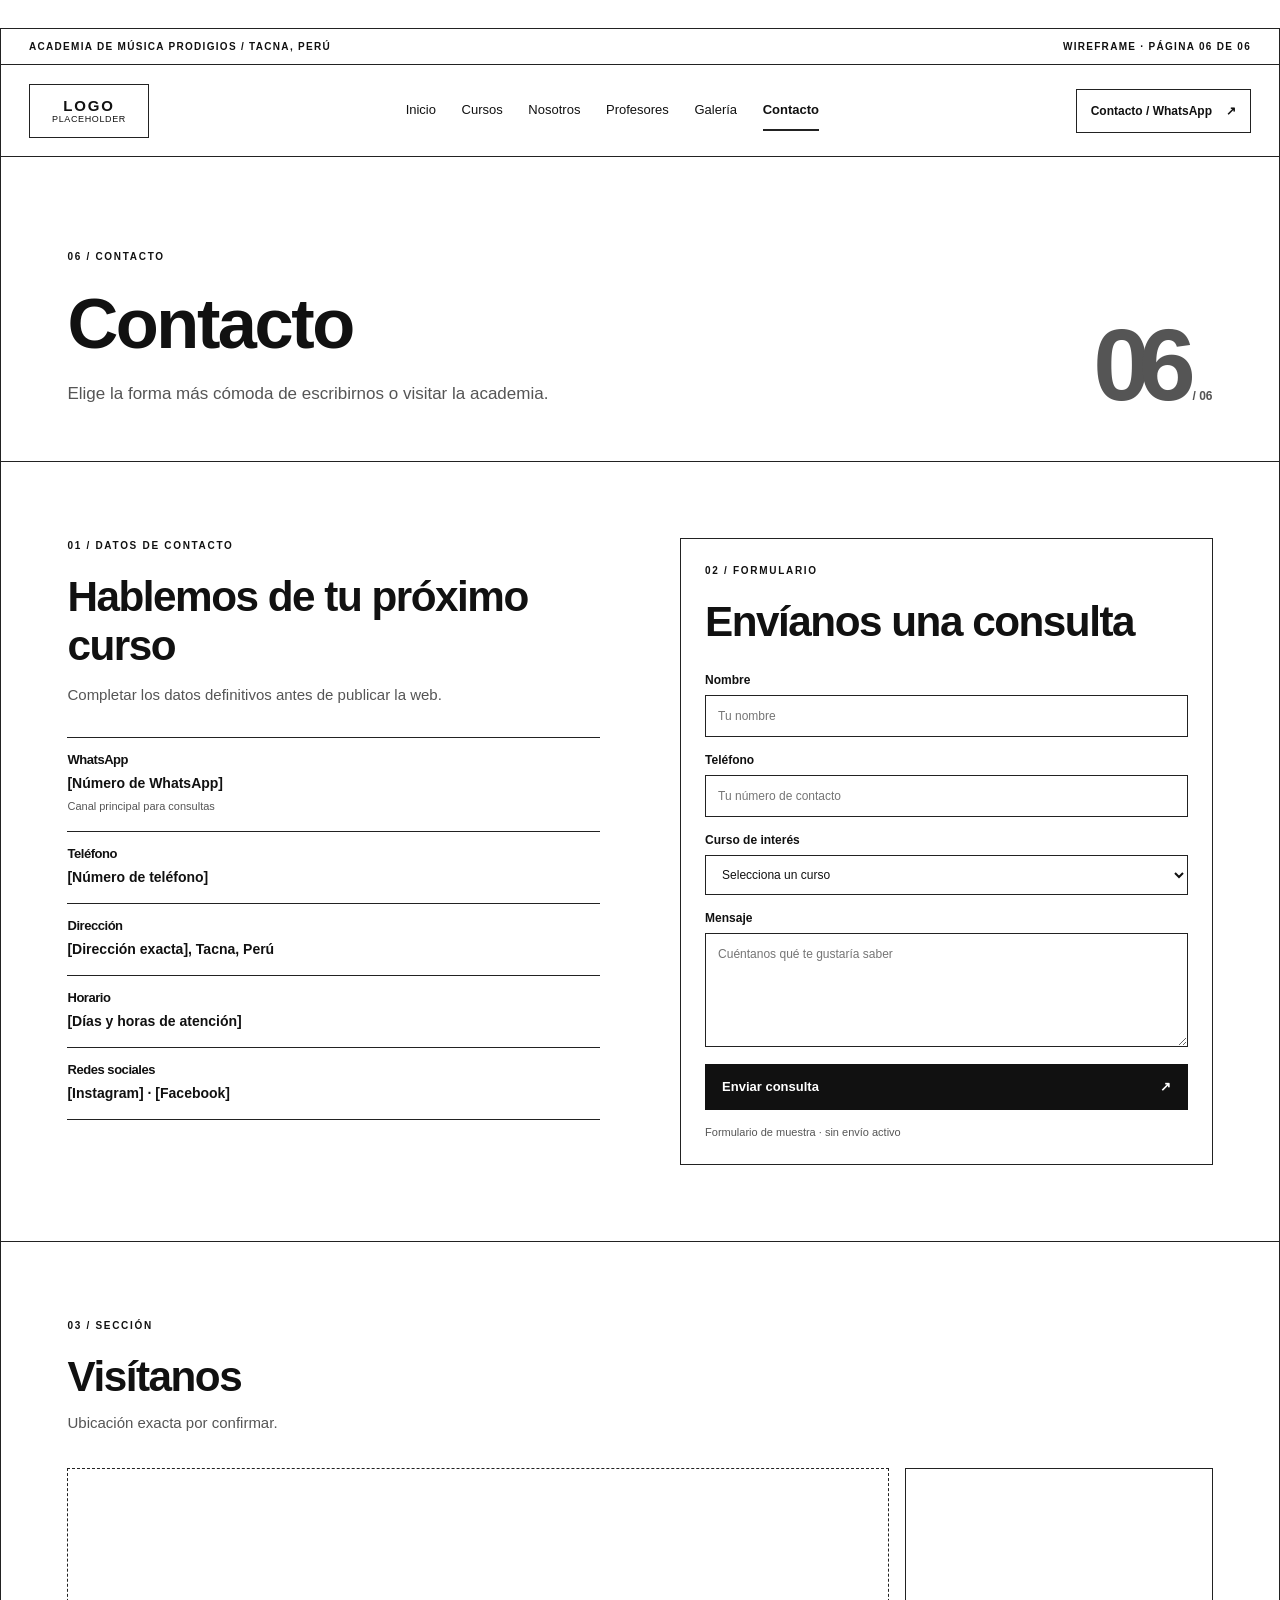
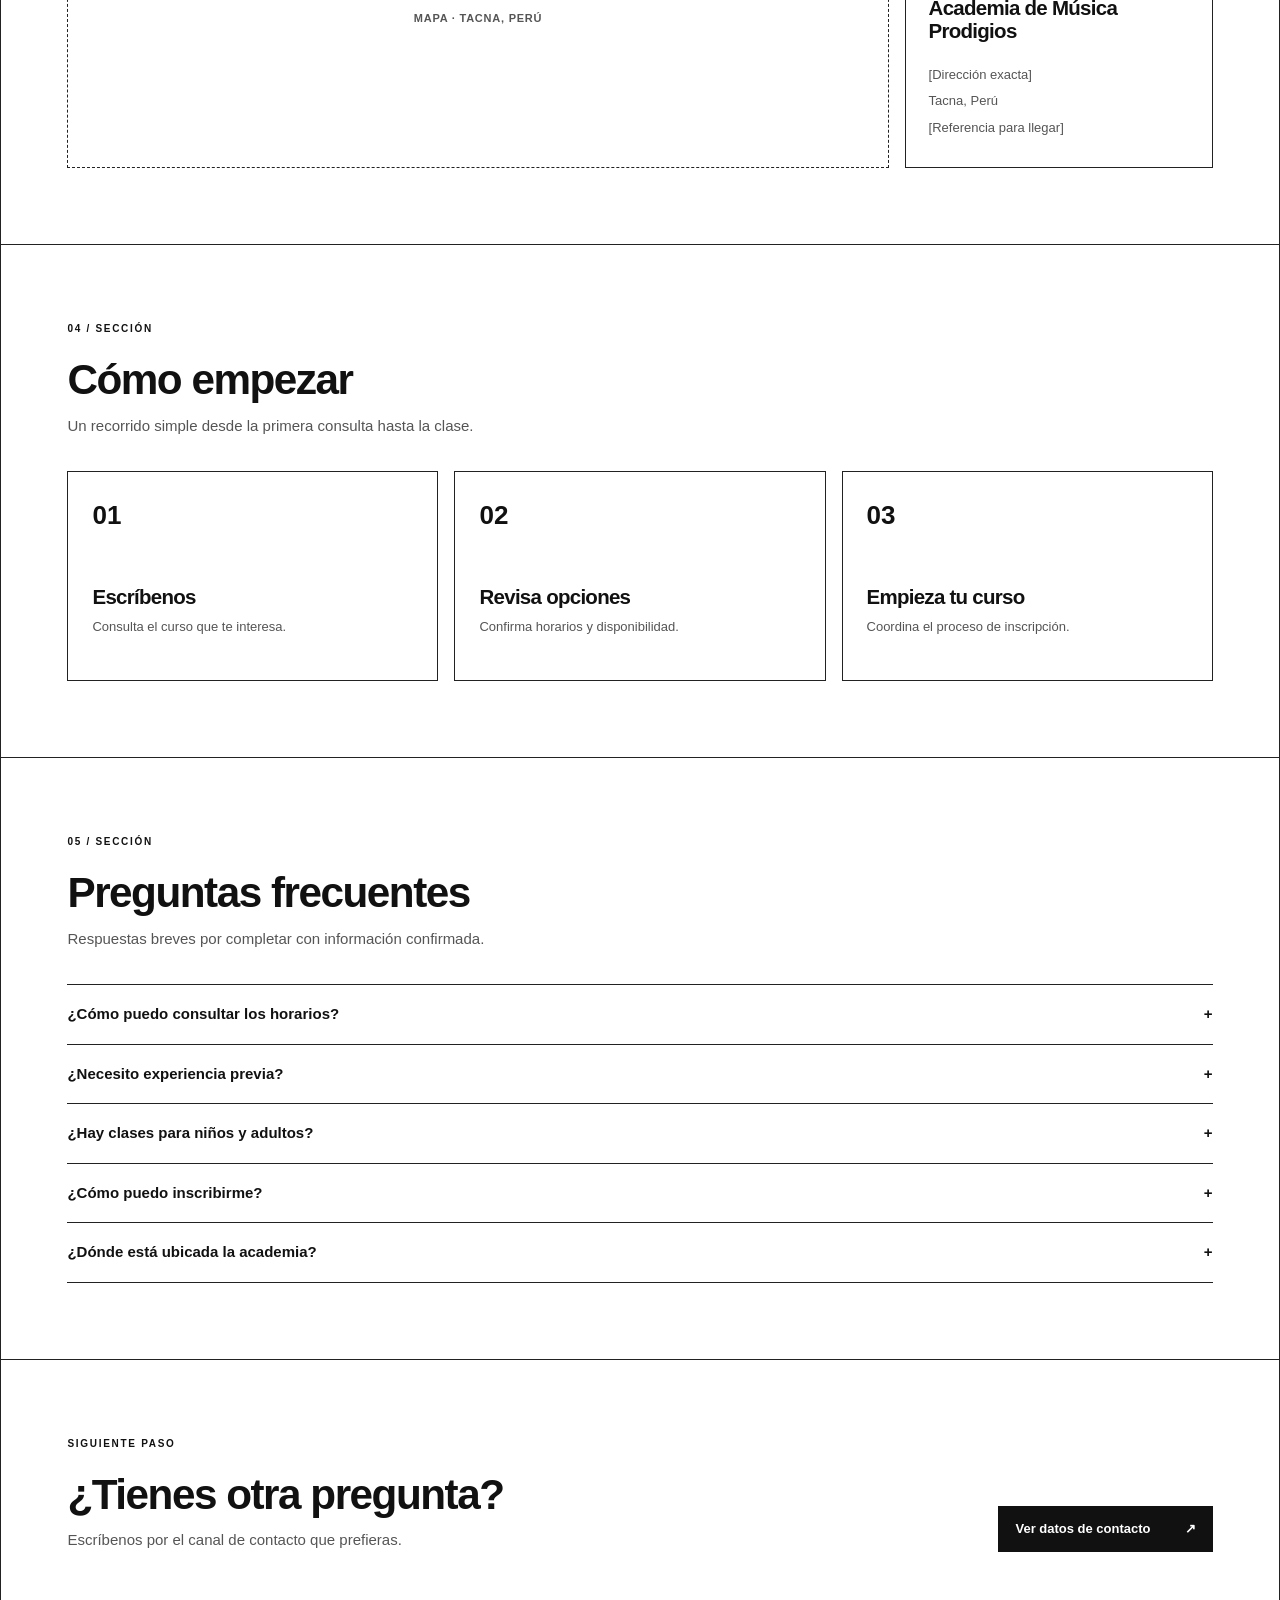
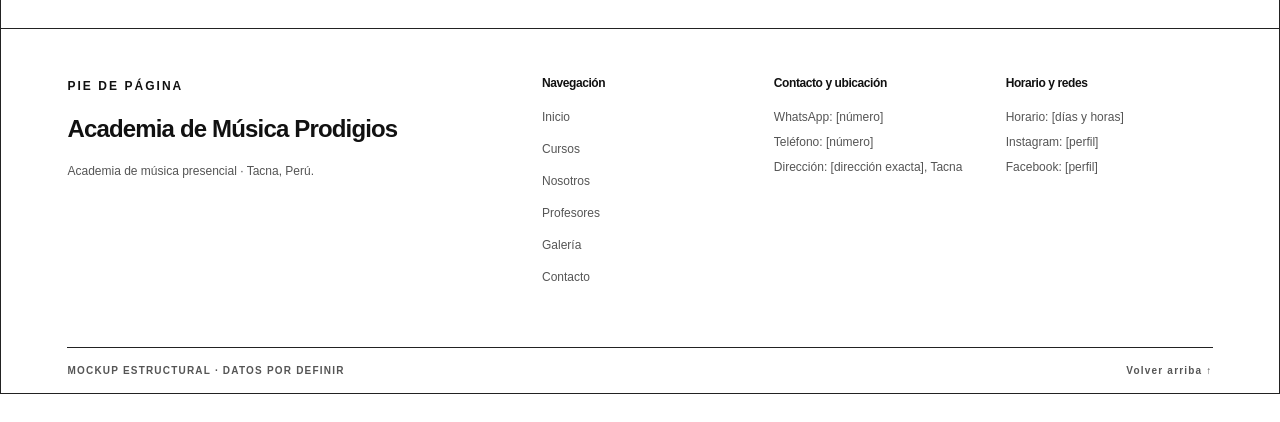
==== contacto.html @ af08e085 "cambios" ====
<!doctype html>
<html lang="es">
<head>
  <meta charset="utf-8">
  <meta name="viewport" content="width=device-width, initial-scale=1">
  <meta name="theme-color" content="#ffffff">
  <title>Contacto · Academia de Música Prodigios — Wireframe</title>
  <link rel="stylesheet" href="styles.css">
  <script src="site.js" defer></script>
</head>
<body data-page="contacto"><div id="site"></div></body>
</html>
---- styles.css ----
:root {
  color-scheme: light;
  --ink: #111;
  --muted: #555;
  --line: #222;
  --soft-line: #222;
  --paper: #fff;
  --canvas: #fff;
}

* { box-sizing: border-box; }
html { scroll-behavior: smooth; }
body { margin: 0; background: var(--canvas); color: var(--ink); font-family: Arial, Helvetica, sans-serif; font-size: 15px; line-height: 1.5; }
button, input, select, textarea { font: inherit; }
button { cursor: pointer; }
a { color: inherit; text-decoration: none; }
a:hover { text-decoration: underline; text-underline-offset: 4px; }
a:focus-visible, button:focus-visible, input:focus-visible, select:focus-visible, textarea:focus-visible, summary:focus-visible { outline: 2px solid var(--ink); outline-offset: 3px; }
h1, h2, h3, p, blockquote { margin-top: 0; }
h1, h2, h3 { line-height: 1.15; letter-spacing: -.035em; }
h1 { font-size: clamp(2.7rem, 5.5vw, 5.1rem); font-weight: 700; }
h2 { font-size: clamp(2rem, 3.3vw, 3rem); font-weight: 700; }
h3 { font-size: 1.28rem; }
p { color: var(--muted); }
[hidden] { display: none !important; }

.sheet { width: min(100%, 1500px); margin: 28px auto; background: var(--paper); border: 1px solid var(--line); }
.sheet-meta { display: flex; justify-content: space-between; gap: 16px; padding: 10px 28px; border-bottom: 1px solid var(--line); font-size: 10px; font-weight: 700; letter-spacing: .13em; }
.site-header { display: flex; align-items: center; gap: 24px; min-height: 92px; padding: 14px 28px; border-bottom: 1px solid var(--line); }
.logo-box { width: 120px; min-width: 120px; height: 54px; display: flex; align-items: center; justify-content: center; flex-direction: column; border: 1px solid var(--line); line-height: 1.15; }
.logo-box span { font-size: 15px; font-weight: 700; letter-spacing: .12em; }
.logo-box small { font-size: 9px; letter-spacing: .07em; }
.desktop-nav { display: flex; flex: 1; justify-content: center; gap: clamp(12px, 2vw, 33px); }
.desktop-nav a { padding: 10px 0; white-space: nowrap; font-size: 13px; }
.desktop-nav a[aria-current="page"] { font-weight: 700; border-bottom: 2px solid var(--line); }
.header-cta { display: flex; align-items: center; gap: 14px; justify-content: space-between; min-width: 175px; padding: 12px 14px; border: 1px solid var(--line); font-size: 12px; font-weight: 700; }
.mobile-menu { display: none; }
.eyebrow { margin-bottom: 20px; color: var(--ink); font-size: 10px; font-weight: 700; letter-spacing: .17em; text-transform: uppercase; }
.section { padding: 76px 5.2%; border-bottom: 1px solid var(--line); }
.section-head { display: flex; justify-content: space-between; align-items: end; gap: 28px; margin-bottom: 34px; }
.section-head h2 { margin-bottom: 10px; }
.section-intro { max-width: 660px; margin-bottom: 0; font-size: 15px; }
.text-link { display: inline-block; border-bottom: 1px solid var(--ink); padding-bottom: 2px; font-size: 13px; font-weight: 700; white-space: nowrap; }
.button-row { display: flex; flex-wrap: wrap; align-items: center; gap: 12px; }
.button { display: inline-flex; justify-content: space-between; align-items: center; gap: 34px; min-height: 46px; padding: 11px 16px; border: 1px solid var(--ink); background: var(--ink); color: #fff; font-size: 13px; font-weight: 700; line-height: 1.2; text-align: left; }
.button:hover { background: #fff; color: var(--ink); text-decoration: none; }
.button-secondary { background: #fff; color: var(--ink); }
.button-secondary:hover { background: var(--ink); color: #fff; }
.outlined-card { border: 1px solid var(--line); background: #fff; }
.card-number { display: block; color: var(--muted); font-size: 10px; font-weight: 700; letter-spacing: .13em; }
.placeholder { display: flex; align-items: center; justify-content: center; min-height: 140px; border: 1px dashed var(--soft-line); background: #fff; color: var(--muted); text-align: center; }
.placeholder span { padding: 5px 8px; background: #fff; font-size: 11px; font-weight: 700; letter-spacing: .07em; text-transform: uppercase; }
.three-grid, .four-grid, .two-grid { display: grid; gap: 16px; }
.three-grid { grid-template-columns: repeat(3, minmax(0, 1fr)); }
.four-grid { grid-template-columns: repeat(4, minmax(0, 1fr)); }
.two-grid { grid-template-columns: repeat(2, minmax(0, 1fr)); }
.body-copy { max-width: 620px; font-size: 17px; line-height: 1.7; }

/* Inicio */
.hero { display: grid; grid-template-columns: 1.04fr .96fr; gap: 7%; align-items: stretch; min-height: 560px; }
.hero-copy { align-self: center; padding: 22px 0; }
.hero h1 { max-width: 720px; margin-bottom: 20px; }
.hero-copy > p:not(.eyebrow) { max-width: 570px; }
.hero-subtitle { color: var(--ink); font-size: 21px; font-weight: 700; }
.hero-copy .button-row { margin-top: 28px; }
.hero-image { min-height: 430px; }
.reason-card { min-height: 215px; padding: 26px; }
.reason-card h3 { margin: 50px 0 12px; }
.reason-card p { max-width: 280px; margin-bottom: 0; }
.course-preview { padding: 14px; }
.course-thumb { min-height: 180px; margin: 0 0 22px; }
.course-preview h3 { margin: 12px 0 8px; }
.course-preview p { margin-bottom: 18px; font-size: 13px; }
.course-preview .text-link { margin-bottom: 6px; }
.split-section { display: grid; grid-template-columns: 1fr 1fr; gap: 7%; align-items: center; }
.split-section .section-head { display: block; }
.split-section .button { margin-top: 12px; }
.landscape-placeholder { min-height: 310px; }
.teacher-preview { display: grid; grid-template-columns: 37% 1fr; gap: 20px; padding: 14px; min-height: 245px; }
.teacher-preview .portrait-placeholder { min-height: 210px; }
.teacher-preview > div:last-child { align-self: center; }
.teacher-preview h3 { margin: 20px 0 8px; }
.teacher-preview p { margin-bottom: 0; }
.mini-gallery { display: grid; grid-template-columns: 1fr 1fr; gap: 12px; }
.mini-gallery .placeholder { min-height: 130px; }
.mini-gallery .placeholder:first-child { grid-row: span 2; min-height: 272px; }
.testimonial { padding: 28px; min-height: 170px; margin-bottom: 0; }
.testimonial p { color: var(--ink); font-size: 18px; line-height: 1.45; }
.testimonial footer { color: var(--muted); font-size: 12px; }

/* Páginas interiores */
.page-intro { display: flex; align-items: end; justify-content: space-between; gap: 40px; min-height: 305px; padding: 58px 5.2% 55px; border-bottom: 1px solid var(--line); }
.page-intro h1 { margin-bottom: 16px; }
.page-intro p:last-child { max-width: 690px; margin-bottom: 0; font-size: 17px; }
.intro-index { flex: none; color: var(--muted); font-size: clamp(4rem, 8vw, 7rem); font-weight: 700; line-height: .8; letter-spacing: -.11em; }
.intro-index span { margin-left: 8px; color: var(--muted); font-size: 12px; letter-spacing: 0; }
.course-directory { padding-top: 42px; padding-bottom: 42px; }
.course-directory .eyebrow { margin-bottom: 17px; }
.course-directory nav { display: grid; grid-template-columns: repeat(4, 1fr); border-top: 1px solid var(--line); border-left: 1px solid var(--line); }
.course-directory nav a { display: flex; align-items: center; gap: 15px; padding: 16px; border-right: 1px solid var(--line); border-bottom: 1px solid var(--line); font-weight: 700; }
.course-directory nav a span:first-child { color: var(--muted); font-size: 11px; }
.course-directory nav a span:last-child { margin-left: auto; }
.course-list { padding-top: 0; padding-bottom: 0; border-bottom: 0; }
.course-detail { display: grid; grid-template-columns: 1.05fr 1fr .68fr; gap: 4%; padding: 64px 0; border-bottom: 1px solid var(--line); scroll-margin-top: 20px; }
.course-title h2 { margin: 0 0 12px; }
.course-title > p { max-width: 340px; margin-bottom: 26px; }
.course-specs { display: grid; grid-template-columns: 1fr 1fr; gap: 20px 24px; }
.course-specs > div { padding-top: 12px; border-top: 1px solid var(--line); }
.course-specs h3 { margin-bottom: 7px; font-size: 13px; }
.course-specs p { margin-bottom: 5px; font-size: 12px; }
.course-specs .text-link { font-size: 11px; }
.course-detail-image { min-height: 240px; }
.story-section { display: grid; grid-template-columns: 1fr 1fr; gap: 7%; }
.story-content > p { max-width: 550px; font-size: 17px; line-height: 1.7; }
.story-stops { margin-top: 35px; border-top: 1px solid var(--line); }
.story-stops div { display: flex; gap: 24px; padding: 15px 0; border-bottom: 1px solid var(--line); }
.story-stops span { color: var(--muted); font-size: 11px; }
.story-stops p { margin: 0; color: var(--ink); font-weight: 700; }
.about-gallery .placeholder { min-height: 190px; }
.teacher-grid { display: grid; grid-template-columns: repeat(2, minmax(0, 1fr)); gap: 16px; }
.teacher-card { display: grid; grid-template-columns: 43% 1fr; gap: 20px; padding: 14px; min-height: 310px; }
.teacher-photo { min-height: 280px; }
.teacher-info { padding: 12px 8px 8px 0; }
.teacher-info h3 { margin: 20px 0; }
.teacher-info dl { margin: 0 0 16px; }
.teacher-info dl div { padding: 9px 0; border-top: 1px solid var(--line); }
.teacher-info dt { color: var(--muted); font-size: 11px; }
.teacher-info dd { margin: 2px 0 0; font-size: 13px; font-weight: 700; }
.teacher-info p { font-size: 13px; }
.filter-row { display: flex; flex-wrap: wrap; gap: 8px; margin-bottom: 24px; }
.filter-button { padding: 9px 16px; border: 1px solid var(--line); background: #fff; color: var(--ink); font-size: 12px; font-weight: 700; }
.filter-button.is-active, .filter-button:hover { background: var(--ink); color: #fff; }
.gallery-grid { display: grid; grid-template-columns: repeat(4, minmax(0, 1fr)); gap: 16px; }
.gallery-item { border: 1px solid var(--line); padding: 10px; }
.gallery-image { min-height: 175px; }
.gallery-item > div:last-child { padding: 14px 5px 3px; }
.gallery-item > div:last-child span { color: var(--muted); font-size: 10px; letter-spacing: .1em; }
.gallery-item h3 { margin: 8px 0 0; font-size: 17px; }
.contact-section { display: grid; grid-template-columns: 1fr 1fr; gap: 7%; }
.contact-info > h2, .contact-form-wrap > h2 { margin-bottom: 14px; }
.contact-methods { margin-top: 30px; border-top: 1px solid var(--line); }
.contact-methods > div { padding: 15px 0; border-bottom: 1px solid var(--line); scroll-margin-top: 20px; }
.contact-methods h3 { margin-bottom: 5px; font-size: 13px; }
.contact-methods p { margin: 0; color: var(--ink); font-size: 14px; font-weight: 700; }
.contact-methods span { color: var(--muted); font-size: 11px; }
.contact-form-wrap { padding: 24px; border: 1px solid var(--line); }
.contact-form-wrap form { display: grid; gap: 14px; margin-top: 24px; }
.contact-form-wrap label { display: grid; gap: 6px; font-size: 12px; font-weight: 700; }
.contact-form-wrap input, .contact-form-wrap select, .contact-form-wrap textarea { width: 100%; padding: 11px 12px; border: 1px solid var(--line); border-radius: 0; background: #fff; color: var(--ink); font-weight: 400; }
.contact-form-wrap textarea { resize: vertical; }
.contact-form-wrap .button { width: 100%; margin-top: 3px; }
.form-note { margin: 0; font-size: 11px; }
.map-layout { display: grid; grid-template-columns: 1.6fr .6fr; gap: 16px; }
.map-placeholder { min-height: 300px; }
.map-address { display: flex; flex-direction: column; justify-content: end; padding: 23px; }
.map-address h3 { margin-bottom: 22px; }
.map-address p { margin-bottom: 7px; font-size: 13px; }
.step-card { min-height: 210px; padding: 24px; }
.step-number { display: block; margin-bottom: 50px; font-size: 26px; font-weight: 700; }
.step-card h3 { margin-bottom: 8px; }
.step-card p { margin-bottom: 0; font-size: 13px; }
.faq-list { border-top: 1px solid var(--line); }
.faq-list details { border-bottom: 1px solid var(--line); }
.faq-list summary { display: flex; justify-content: space-between; gap: 16px; padding: 18px 0; cursor: pointer; font-weight: 700; list-style: none; }
.faq-list summary::-webkit-details-marker { display: none; }
.faq-list details[open] summary span { transform: rotate(45deg); }
.faq-list details > p { margin: 0 0 20px; }

/* Shared closing sections */
.cta-section { display: flex; align-items: end; justify-content: space-between; gap: 24px; }
.cta-section h2 { max-width: 700px; margin-bottom: 10px; }
.cta-section p:not(.eyebrow) { margin-bottom: 0; }
.cta-section .button-row { flex: none; }
.site-footer { padding: 48px 5.2% 0; }
.footer-top { display: grid; grid-template-columns: 1fr 1.7fr; gap: 7%; padding-bottom: 54px; }
.footer-top h2 { max-width: 340px; font-size: 24px; }
.footer-top p { font-size: 12px; }
.footer-grid { display: grid; grid-template-columns: repeat(3, 1fr); gap: 25px; }
.footer-grid h3 { margin-bottom: 17px; font-size: 12px; }
.footer-grid nav { display: grid; gap: 7px; }
.footer-grid a, .footer-grid p { margin: 0 0 7px; color: var(--muted); font-size: 12px; }
.footer-bottom { display: flex; justify-content: space-between; gap: 16px; padding: 15px 0; border-top: 1px solid var(--line); color: var(--muted); font-size: 10px; font-weight: 700; letter-spacing: .12em; }

@media (max-width: 1150px) {
  .desktop-nav { gap: 12px; }
  .desktop-nav a { font-size: 12px; }
  .header-cta { min-width: 150px; font-size: 11px; }
  .course-detail { grid-template-columns: 1fr 1.2fr; }
  .course-detail-image { display: none; }
  .gallery-grid { grid-template-columns: repeat(3, minmax(0, 1fr)); }
}

@media (max-width: 900px) {
  .sheet { margin: 0; border-left: 0; border-right: 0; }
  .desktop-nav, .header-cta { display: none; }
  .site-header { justify-content: space-between; }
  .mobile-menu { display: block; position: relative; }
  .mobile-menu summary { display: flex; gap: 20px; align-items: center; padding: 11px 14px; border: 1px solid var(--line); cursor: pointer; font-size: 13px; font-weight: 700; list-style: none; }
  .mobile-menu summary::-webkit-details-marker { display: none; }
  .mobile-nav { position: absolute; top: calc(100% + 5px); right: 0; z-index: 10; display: grid; min-width: 190px; padding: 8px; border: 1px solid var(--line); background: #fff; }
  .mobile-nav a { padding: 10px; border-bottom: 1px solid var(--line); font-size: 13px; }
  .mobile-nav a:last-child { border-bottom: 0; }
  .mobile-nav a[aria-current="page"] { font-weight: 700; }
  .four-grid { grid-template-columns: repeat(2, minmax(0, 1fr)); }
  .three-grid { grid-template-columns: repeat(2, minmax(0, 1fr)); }
  .hero { gap: 4%; }
  .hero-image { min-height: 350px; }
  .teacher-card { grid-template-columns: 1fr; }
  .teacher-photo { min-height: 200px; }
  .contact-section { gap: 4%; }
  .footer-top { grid-template-columns: 1fr; }
}

@media (max-width: 640px) {
  .sheet-meta { padding: 9px 18px; font-size: 8px; }
  .sheet-meta span:first-child { max-width: 190px; }
  .site-header { min-height: 76px; padding: 10px 18px; }
  .logo-box { width: 102px; min-width: 102px; height: 49px; }
  .section { padding: 52px 18px; }
  .section-head, .cta-section { display: block; }
  .section-head .text-link { margin-top: 17px; }
  .hero, .split-section, .story-section, .contact-section, .footer-top, .two-grid, .three-grid, .four-grid, .teacher-grid, .map-layout { grid-template-columns: 1fr; }
  .hero { gap: 28px; }
  .hero-image { min-height: 270px; }
  .hero h1 { font-size: 2.9rem; }
  .reason-card { min-height: 170px; }
  .reason-card h3 { margin-top: 28px; }
  .course-thumb { min-height: 170px; }
  .landscape-placeholder { min-height: 230px; }
  .teacher-preview { grid-template-columns: 36% 1fr; }
  .teacher-preview .portrait-placeholder { min-height: 180px; }
  .reverse-split .placeholder { order: 2; }
  .page-intro { min-height: 250px; padding: 45px 18px; }
  .intro-index { display: none; }
  .course-directory nav { grid-template-columns: 1fr 1fr; }
  .course-detail { grid-template-columns: 1fr; gap: 24px; padding: 48px 0; }
  .course-specs { gap: 20px; }
  .story-stops { margin-top: 20px; }
  .teacher-card { grid-template-columns: 38% 1fr; min-height: 0; }
  .teacher-photo { min-height: 220px; }
  .teacher-info { padding: 5px 0; }
  .gallery-grid { grid-template-columns: repeat(2, minmax(0, 1fr)); gap: 10px; }
  .gallery-image { min-height: 140px; }
  .gallery-item h3 { font-size: 15px; }
  .contact-form-wrap { padding: 18px; }
  .map-placeholder { min-height: 220px; }
  .cta-section .button-row { margin-top: 23px; }
  .site-footer { padding: 42px 18px 0; }
  .footer-grid { grid-template-columns: 1fr 1fr; gap: 25px 15px; }
}

@media (max-width: 390px) {
  .sheet-meta span:last-child { text-align: right; }
  .button-row .button { width: 100%; }
  .teacher-card, .teacher-preview { grid-template-columns: 1fr; }
  .teacher-photo, .teacher-preview .portrait-placeholder { min-height: 190px; }
  .course-specs, .gallery-grid, .footer-grid { grid-template-columns: 1fr; }
}
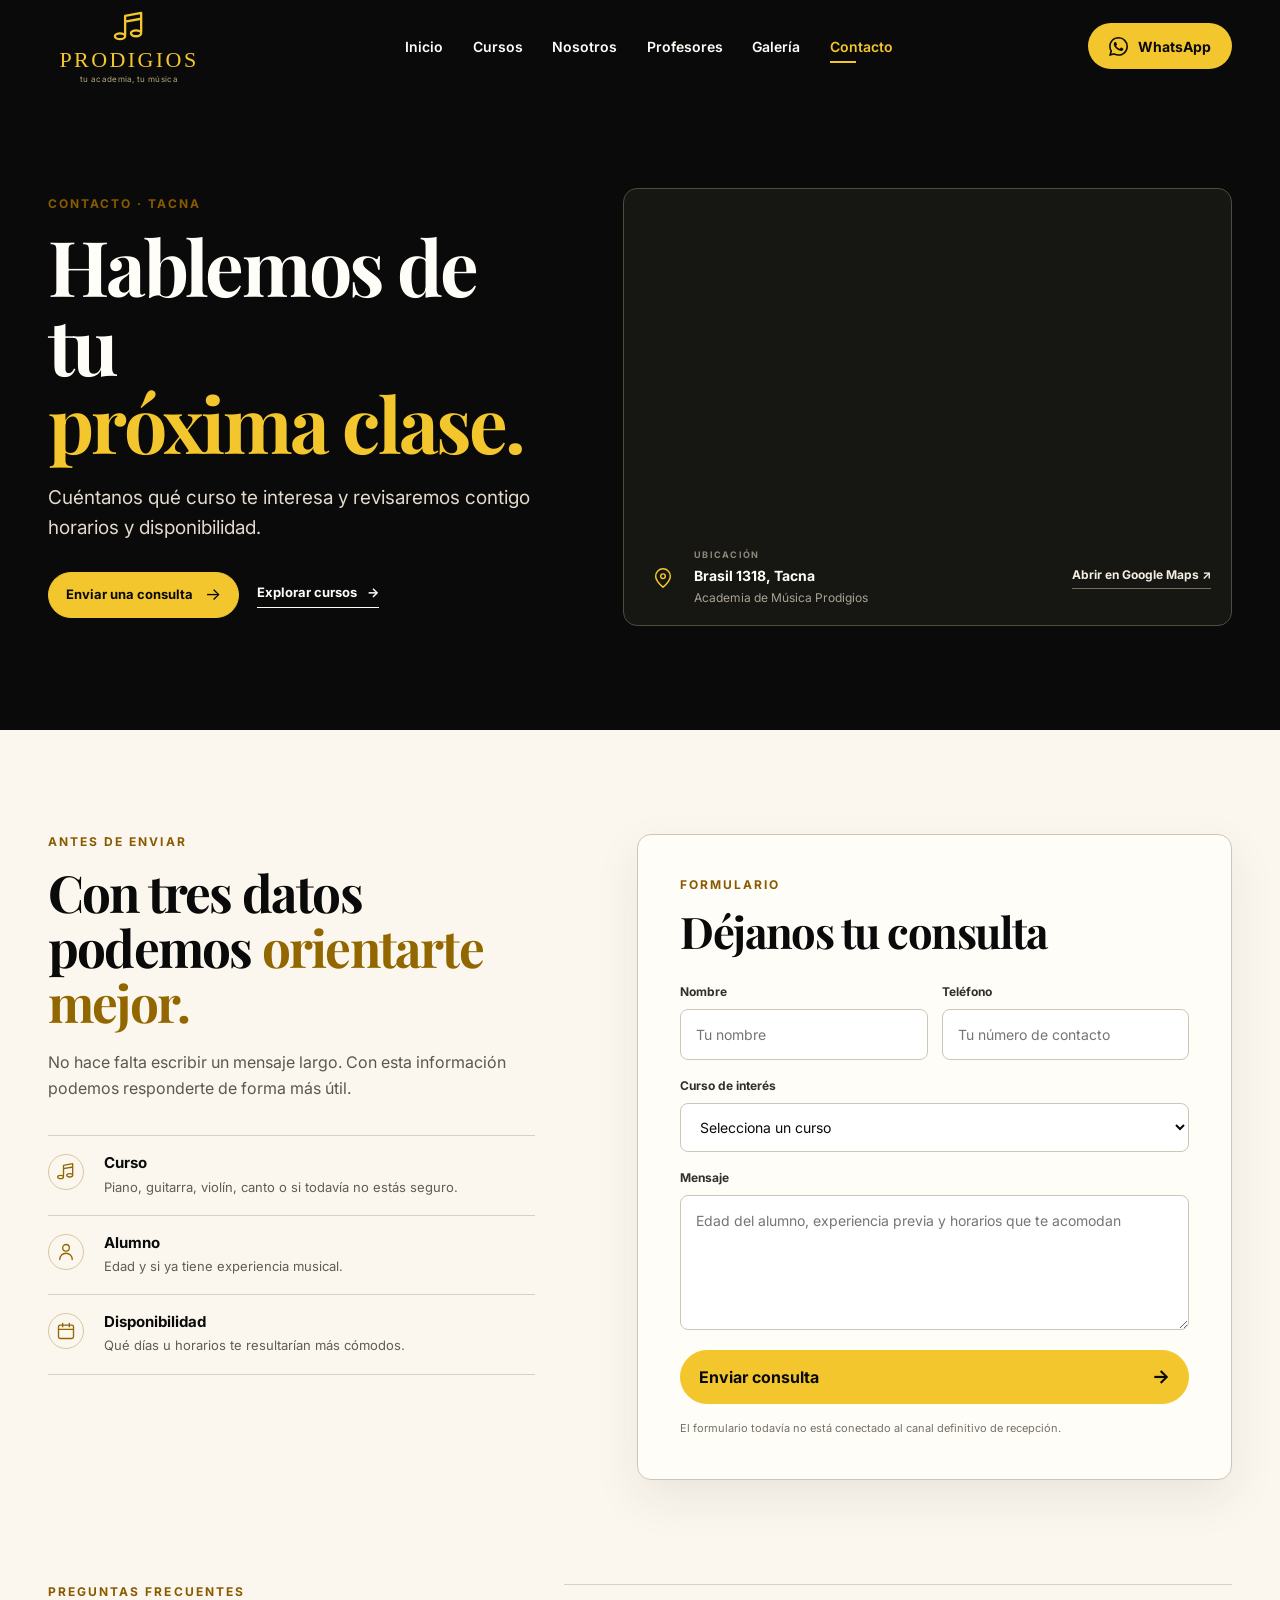
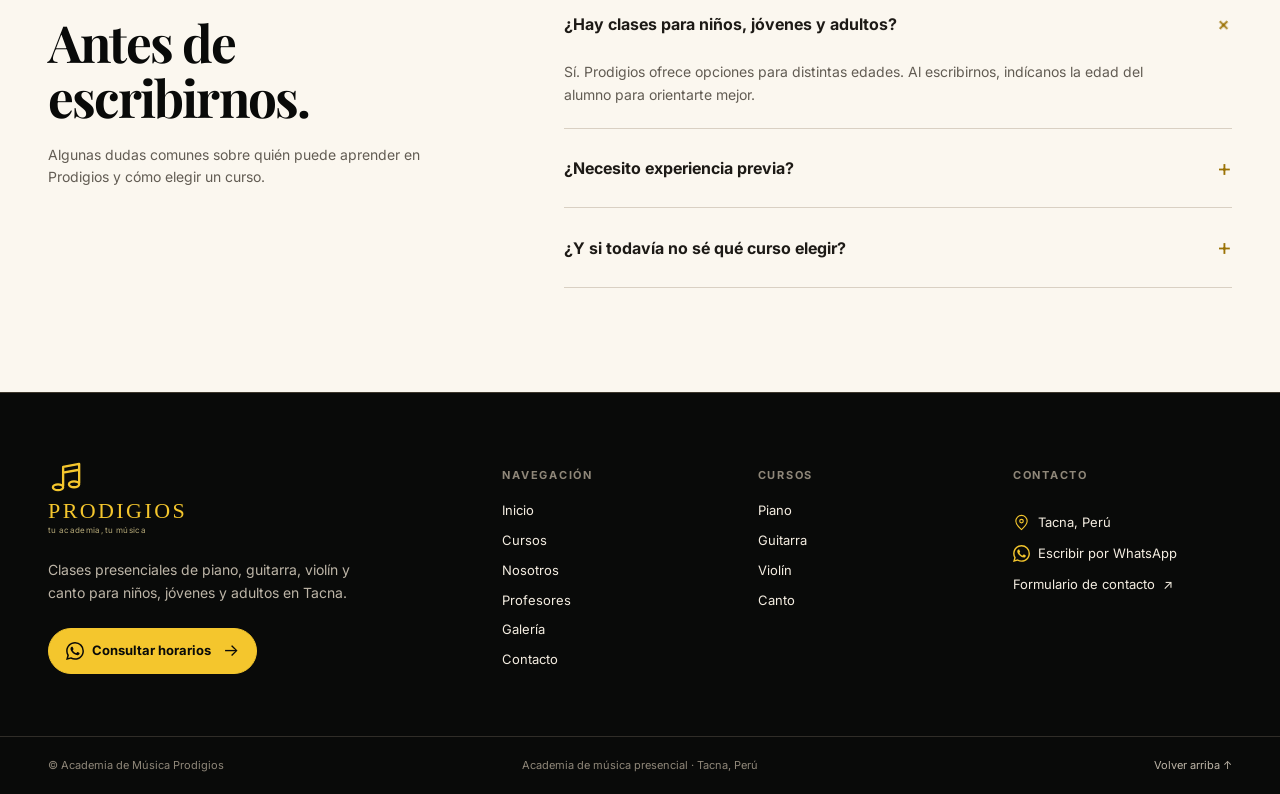
==== commit 5d98c9fe: "Completa el diseño UI UX del sitio Prodigios" ====
--- a/contacto.html
+++ b/contacto.html
@@ -3,9 +3,18 @@
 <head>
   <meta charset="utf-8">
   <meta name="viewport" content="width=device-width, initial-scale=1">
-  <meta name="theme-color" content="#ffffff">
-  <title>Contacto · Academia de Música Prodigios — Wireframe</title>
+  <meta name="theme-color" content="#090A09">
+  <meta name="description" content="Contacta con la Academia de Música Prodigios en Tacna. Consulta cursos, horarios y disponibilidad para piano, guitarra, violín y canto.">
+  <title>Contacto · Academia de Música Prodigios</title>
+  <link rel="preconnect" href="https://fonts.googleapis.com">
+  <link rel="preconnect" href="https://fonts.gstatic.com" crossorigin>
+  <link href="https://fonts.googleapis.com/css2?family=Inter:wght@400;500;600;700&family=Playfair+Display:wght@600;700&display=swap" rel="stylesheet">
   <link rel="stylesheet" href="styles.css">
+  <link rel="stylesheet" href="home.css">
+  <link rel="stylesheet" href="contact.css">
+  <link rel="stylesheet" href="footer.css">
+  <script src="shared.js" defer></script>
+  <script src="contact.js" defer></script>
   <script src="site.js" defer></script>
 </head>
 <body data-page="contacto"><div id="site"></div></body>
--- a/styles.css
+++ b/styles.css
@@ -256,3 +256,826 @@
   .teacher-photo, .teacher-preview .portrait-placeholder { min-height: 190px; }
   .course-specs, .gallery-grid, .footer-grid { grid-template-columns: 1fr; }
 }
+
+
+/* Contacto: misma identidad visual que la portada */
+body[data-page="contacto"] {
+  --home-black: #090a09;
+  --home-dark: #11110f;
+  --home-cream: #f4ebdd;
+  --home-paper: #fbf7ef;
+  --home-gold: #f4c62d;
+  --home-amber: #d69c1e;
+  --home-white: #fffdf7;
+  --home-muted: #8a847a;
+  --home-line: #d9d0c3;
+  margin: 0;
+  background: var(--home-black);
+  color: var(--home-black);
+  font-family: Inter, Arial, Helvetica, sans-serif;
+  font-size: 16px;
+}
+body[data-page="contacto"] .sheet {
+  width: 100%;
+  max-width: none;
+  margin: 0;
+  border: 0;
+  background: var(--home-paper);
+}
+body[data-page="contacto"] h1,
+body[data-page="contacto"] h2 {
+  font-family: "Playfair Display", Georgia, "Times New Roman", serif;
+  letter-spacing: -.035em;
+}
+body[data-page="contacto"] a:hover { text-decoration: none; }
+body[data-page="contacto"] a:focus-visible,
+body[data-page="contacto"] button:focus-visible,
+body[data-page="contacto"] input:focus-visible,
+body[data-page="contacto"] select:focus-visible,
+body[data-page="contacto"] textarea:focus-visible,
+body[data-page="contacto"] summary:focus-visible {
+  outline: 3px solid var(--home-gold);
+  outline-offset: 4px;
+}
+body[data-page="contacto"] .home-desktop-nav a[aria-current="page"] {
+  color: var(--home-gold);
+}
+body[data-page="contacto"] .home-desktop-nav a[aria-current="page"]::after {
+  position: absolute;
+  left: 0;
+  bottom: 5px;
+  width: 26px;
+  height: 2px;
+  background: var(--home-gold);
+  content: "";
+}
+body[data-page="contacto"] .home-mobile-nav a[aria-current="page"] {
+  color: var(--home-gold);
+}
+
+.contact-hero {
+  padding: 96px 0 104px;
+  background: var(--home-black);
+  color: var(--home-white);
+}
+.contact-hero-grid {
+  display: grid;
+  grid-template-columns: minmax(0, 1.25fr) minmax(320px, .75fr);
+  gap: clamp(56px, 8vw, 110px);
+  align-items: end;
+}
+.contact-hero-copy h1 {
+  max-width: 760px;
+  margin: 0 0 22px;
+  font-size: clamp(58px, 6vw, 82px);
+  line-height: 1.02;
+}
+.contact-hero-copy h1 em {
+  color: var(--home-gold);
+  font-style: normal;
+}
+.contact-hero-copy > p:not(.home-eyebrow) {
+  max-width: 610px;
+  margin: 0;
+  color: #e3dacd;
+  font-size: 19px;
+  line-height: 1.55;
+}
+.contact-hero-actions,
+.contact-final-actions {
+  display: flex;
+  flex-wrap: wrap;
+  align-items: center;
+  gap: 18px;
+  margin-top: 30px;
+}
+.contact-text-link {
+  display: inline-flex;
+  align-items: center;
+  gap: 10px;
+  padding-bottom: 5px;
+  border-bottom: 1px solid currentColor;
+  color: inherit;
+  font-size: 13px;
+  font-weight: 700;
+}
+.contact-text-link:hover { color: var(--home-gold); }
+.contact-hero-card {
+  border-top: 1px solid #514b3c;
+}
+.contact-hero-card > div {
+  display: grid;
+  grid-template-columns: 42px 1fr;
+  column-gap: 14px;
+  padding: 20px 0;
+  border-bottom: 1px solid #514b3c;
+}
+.contact-card-icon {
+  grid-row: 1 / span 2;
+  display: flex;
+  align-items: center;
+  justify-content: center;
+  width: 38px;
+  height: 38px;
+  color: var(--home-gold);
+}
+.contact-hero-card p {
+  margin: 0 0 3px;
+  color: #918979;
+  font-size: 11px;
+  font-weight: 700;
+  letter-spacing: .12em;
+  text-transform: uppercase;
+}
+.contact-hero-card strong {
+  color: var(--home-white);
+  font-size: 15px;
+  font-weight: 600;
+}
+
+.contact-main {
+  padding: 104px 0;
+  background: var(--home-paper);
+}
+.contact-main-grid {
+  display: grid;
+  grid-template-columns: minmax(0, .9fr) minmax(440px, 1.1fr);
+  gap: clamp(58px, 8vw, 105px);
+  align-items: start;
+}
+.contact-copy h2,
+.contact-form-card h2,
+.contact-section-heading h2,
+.contact-faq-heading h2,
+.contact-final h2 {
+  margin: 0;
+  font-size: clamp(38px, 4vw, 54px);
+  line-height: 1.08;
+}
+.contact-copy h2 em {
+  color: #936700;
+  font-style: normal;
+}
+.contact-copy > p:not(.home-eyebrow) {
+  max-width: 540px;
+  margin: 18px 0 0;
+  color: #5d574e;
+  font-size: 16px;
+  line-height: 1.65;
+}
+.contact-channels {
+  margin-top: 38px;
+  border-top: 1px solid var(--home-line);
+}
+.contact-channels > a,
+.contact-channels > div {
+  display: grid;
+  grid-template-columns: 44px 1fr auto;
+  gap: 15px;
+  align-items: start;
+  padding: 22px 0;
+  border-bottom: 1px solid var(--home-line);
+}
+.contact-channels > a > span,
+.contact-channels > div > span {
+  color: #936700;
+}
+.contact-channels small {
+  display: block;
+  margin-bottom: 5px;
+  color: #837b70;
+  font-size: 10px;
+  font-weight: 700;
+  letter-spacing: .14em;
+}
+.contact-channels strong {
+  display: block;
+  color: var(--home-black);
+  font-size: 16px;
+}
+.contact-channels p {
+  margin: 5px 0 0;
+  color: #676157;
+  font-size: 13px;
+}
+.contact-channels b {
+  color: #936700;
+  font-size: 20px;
+  font-weight: 400;
+}
+.contact-channels > a:hover strong { color: #936700; }
+
+.contact-form-card {
+  padding: 42px;
+  border: 1px solid #cfc5b6;
+  border-radius: 14px;
+  background: #fffdf8;
+  box-shadow: 0 18px 48px rgba(36, 28, 18, .08);
+}
+.contact-form-card h2 {
+  margin-bottom: 28px;
+  font-size: clamp(34px, 3.4vw, 46px);
+}
+.contact-form-card form {
+  display: grid;
+  gap: 17px;
+}
+.contact-field-row {
+  display: grid;
+  grid-template-columns: 1fr 1fr;
+  gap: 14px;
+}
+.contact-form-card label {
+  display: grid;
+  gap: 8px;
+  color: #332f29;
+  font-size: 12px;
+  font-weight: 700;
+}
+.contact-form-card input,
+.contact-form-card select,
+.contact-form-card textarea {
+  width: 100%;
+  padding: 14px 15px;
+  border: 1px solid #cfc5b6;
+  border-radius: 8px;
+  background: #fff;
+  color: var(--home-black);
+  font: inherit;
+  font-size: 14px;
+  font-weight: 400;
+  transition: border-color 180ms ease, box-shadow 180ms ease;
+}
+.contact-form-card input:focus,
+.contact-form-card select:focus,
+.contact-form-card textarea:focus {
+  border-color: #9f7606;
+  outline: 0;
+  box-shadow: 0 0 0 3px rgba(244,198,45,.18);
+}
+.contact-form-card textarea {
+  min-height: 132px;
+  resize: vertical;
+}
+.contact-submit {
+  display: flex;
+  align-items: center;
+  justify-content: space-between;
+  min-height: 50px;
+  margin-top: 3px;
+  padding: 12px 18px;
+  border: 1px solid var(--home-gold);
+  border-radius: 999px;
+  background: var(--home-gold);
+  color: var(--home-black);
+  font-weight: 700;
+}
+.contact-submit:hover { background: #ffdc62; }
+.contact-submit span:last-child { font-size: 19px; }
+.contact-form-note {
+  margin: 0;
+  color: #777065;
+  font-size: 11px;
+  line-height: 1.45;
+}
+
+.contact-steps {
+  padding: 92px 0 100px;
+  background: var(--home-cream);
+}
+.contact-section-heading {
+  display: flex;
+  align-items: end;
+  justify-content: space-between;
+  gap: 50px;
+  margin-bottom: 38px;
+}
+.contact-section-heading > p {
+  max-width: 330px;
+  margin: 0;
+  color: #625c53;
+  font-size: 14px;
+  line-height: 1.55;
+}
+.contact-step-grid {
+  display: grid;
+  grid-template-columns: repeat(3, 1fr);
+  border-top: 1px solid #cfc5b6;
+}
+.contact-step-grid article {
+  min-height: 235px;
+  padding: 26px 34px 28px 0;
+  border-right: 1px solid #cfc5b6;
+}
+.contact-step-grid article:not(:first-child) { padding-left: 34px; }
+.contact-step-grid article:last-child { border-right: 0; }
+.contact-step-grid article > span {
+  display: block;
+  margin-bottom: 52px;
+  color: #9b7205;
+  font-size: 12px;
+  font-weight: 700;
+  letter-spacing: .12em;
+}
+.contact-step-grid h3 {
+  margin: 0 0 9px;
+  font-family: Inter, Arial, sans-serif;
+  font-size: 17px;
+  letter-spacing: 0;
+}
+.contact-step-grid p {
+  max-width: 290px;
+  margin: 0;
+  color: #625c53;
+  font-size: 14px;
+  line-height: 1.55;
+}
+
+.contact-faq {
+  padding: 104px 0;
+  background: var(--home-paper);
+}
+.contact-faq-grid {
+  display: grid;
+  grid-template-columns: minmax(280px, .75fr) minmax(0, 1.25fr);
+  gap: clamp(60px, 9vw, 120px);
+}
+.contact-faq-heading {
+  position: sticky;
+  top: 30px;
+  align-self: start;
+}
+.contact-faq-heading p:last-child {
+  max-width: 390px;
+  margin: 18px 0 0;
+  color: #625c53;
+  font-size: 14px;
+  line-height: 1.6;
+}
+.contact-faq-list {
+  border-top: 1px solid var(--home-line);
+}
+.contact-faq-list details {
+  border-bottom: 1px solid var(--home-line);
+}
+.contact-faq-list summary {
+  display: flex;
+  align-items: center;
+  justify-content: space-between;
+  gap: 24px;
+  padding: 22px 0;
+  cursor: pointer;
+  list-style: none;
+  color: #1d1a16;
+  font-size: 16px;
+  font-weight: 700;
+}
+.contact-faq-list summary::-webkit-details-marker { display: none; }
+.contact-faq-list summary b {
+  flex: none;
+  color: #9b7205;
+  font-size: 23px;
+  font-weight: 400;
+  transition: transform 180ms ease;
+}
+.contact-faq-list details[open] summary b { transform: rotate(45deg); }
+.contact-faq-list details p {
+  max-width: 690px;
+  margin: -4px 46px 22px 0;
+  color: #625c53;
+  font-size: 14px;
+  line-height: 1.65;
+}
+
+.contact-final {
+  padding: 86px 0 92px;
+  background: var(--home-black);
+  color: var(--home-white);
+}
+.contact-final-inner > svg {
+  margin-bottom: 17px;
+  color: var(--home-gold);
+}
+.contact-final h2 {
+  max-width: 720px;
+  font-size: clamp(44px, 4.8vw, 62px);
+}
+.contact-final-inner > p:not(.home-eyebrow) {
+  max-width: 550px;
+  margin: 18px 0 0;
+  color: #dcd4c7;
+  font-size: 17px;
+  line-height: 1.6;
+}
+
+@media (max-width: 900px) {
+  .contact-hero-grid,
+  .contact-main-grid,
+  .contact-faq-grid {
+    grid-template-columns: 1fr;
+  }
+  .contact-hero-card {
+    max-width: 650px;
+  }
+  .contact-main-grid,
+  .contact-faq-grid {
+    gap: 55px;
+  }
+  .contact-faq-heading {
+    position: static;
+    max-width: 650px;
+  }
+}
+
+@media (max-width: 639px) {
+  .contact-hero {
+    padding: 66px 0 72px;
+  }
+  .contact-hero-grid {
+    gap: 46px;
+  }
+  .contact-hero-copy h1 {
+    font-size: clamp(43px, 12vw, 54px);
+  }
+  .contact-hero-copy > p:not(.home-eyebrow) {
+    font-size: 16px;
+  }
+  .contact-main,
+  .contact-faq {
+    padding: 72px 0;
+  }
+  .contact-form-card {
+    padding: 28px 22px;
+  }
+  .contact-field-row {
+    grid-template-columns: 1fr;
+  }
+  .contact-steps {
+    padding: 70px 0;
+  }
+  .contact-section-heading {
+    display: block;
+  }
+  .contact-section-heading > p {
+    margin-top: 17px;
+  }
+  .contact-step-grid {
+    grid-template-columns: 1fr;
+  }
+  .contact-step-grid article,
+  .contact-step-grid article:not(:first-child) {
+    min-height: 0;
+    padding: 24px 0;
+    border-right: 0;
+    border-bottom: 1px solid #cfc5b6;
+  }
+  .contact-step-grid article:last-child { border-bottom: 0; }
+  .contact-step-grid article > span { margin-bottom: 24px; }
+  .contact-faq-grid { gap: 38px; }
+  .contact-faq-list summary {
+    font-size: 15px;
+  }
+  .contact-final {
+    padding: 70px 0 76px;
+  }
+  .contact-final h2 {
+    font-size: 40px;
+  }
+}
+
+
+/* Contacto: mapa real de la academia */
+.contact-map-card {
+  overflow: hidden;
+  border: 1px solid #514b3c;
+  border-radius: 14px;
+  background: #161713;
+}
+.contact-map-card iframe {
+  display: block;
+  width: 100%;
+  height: 360px;
+  border: 0;
+}
+.contact-map-info {
+  display: flex;
+  align-items: center;
+  justify-content: space-between;
+  gap: 22px;
+  padding: 18px 20px;
+}
+.contact-map-info > div {
+  display: flex;
+  align-items: center;
+  gap: 12px;
+}
+.contact-map-info small {
+  display: block;
+  margin-bottom: 3px;
+  color: #8f8779;
+  font-size: 9px;
+  font-weight: 700;
+  letter-spacing: .14em;
+}
+.contact-map-info strong {
+  display: block;
+  color: var(--home-white);
+  font-size: 14px;
+}
+.contact-map-info p {
+  margin: 3px 0 0;
+  color: #aaa294;
+  font-size: 12px;
+}
+.contact-map-info > a {
+  flex: none;
+  padding-bottom: 4px;
+  border-bottom: 1px solid #746c5c;
+  color: #f4ede1;
+  font-size: 12px;
+  font-weight: 700;
+}
+.contact-map-info > a:hover {
+  border-color: var(--home-gold);
+  color: var(--home-gold);
+}
+
+/* Cursos: versión limpia, sin repetir especificaciones comunes */
+.courses-intro {
+  padding: 78px 5.2% 70px;
+  border-bottom: 1px solid var(--line);
+  background: #111;
+  color: #fff;
+}
+.courses-intro-inner {
+  width: min(100%, 1280px);
+  margin: 0 auto;
+}
+.courses-intro .eyebrow {
+  color: #f4c62d;
+}
+.courses-intro h1 {
+  max-width: 850px;
+  margin: 0 0 18px;
+  font-family: "Playfair Display", Georgia, "Times New Roman", serif;
+  font-size: clamp(3rem, 6vw, 5.4rem);
+  line-height: 1.02;
+}
+.courses-intro h1 em {
+  color: #f4c62d;
+  font-style: normal;
+}
+.courses-intro p:last-child {
+  max-width: 620px;
+  margin: 0;
+  color: #d9d0c4;
+  font-size: 17px;
+  line-height: 1.6;
+}
+.courses-heading {
+  display: flex;
+  align-items: end;
+  justify-content: space-between;
+  gap: 48px;
+  margin-bottom: 34px;
+}
+.courses-heading h2 {
+  max-width: 690px;
+  margin: 0;
+}
+.courses-heading > p {
+  max-width: 330px;
+  margin: 0;
+  font-size: 14px;
+}
+.courses-clean-grid {
+  display: grid;
+  grid-template-columns: repeat(2, minmax(0, 1fr));
+  border-top: 1px solid var(--line);
+  border-left: 1px solid var(--line);
+}
+.course-clean-card {
+  min-height: 300px;
+  padding: 28px;
+  border-right: 1px solid var(--line);
+  border-bottom: 1px solid var(--line);
+}
+.course-clean-number {
+  display: block;
+  margin-bottom: 58px;
+  color: var(--muted);
+  font-size: 11px;
+  font-weight: 700;
+  letter-spacing: .12em;
+}
+.course-clean-card h2 {
+  margin-bottom: 10px;
+}
+.course-clean-card > p {
+  max-width: 440px;
+  margin-bottom: 18px;
+  font-size: 15px;
+  line-height: 1.6;
+}
+.course-clean-card > small {
+  display: block;
+  color: var(--muted);
+  font-size: 11px;
+  font-weight: 700;
+  letter-spacing: .04em;
+}
+.course-clean-actions {
+  margin-top: 28px;
+}
+.courses-shared {
+  background: #f7f3eb;
+}
+.courses-shared-grid {
+  display: grid;
+  grid-template-columns: repeat(4, minmax(0, 1fr));
+  border-top: 1px solid #cfc8bc;
+}
+.courses-shared-grid article {
+  min-height: 190px;
+  padding: 24px 25px;
+  border-right: 1px solid #cfc8bc;
+}
+.courses-shared-grid article:last-child {
+  border-right: 0;
+}
+.courses-shared-grid span {
+  display: block;
+  margin-bottom: 42px;
+  color: #8b6500;
+  font-size: 10px;
+  font-weight: 700;
+  letter-spacing: .12em;
+}
+.courses-shared-grid h3 {
+  margin-bottom: 8px;
+  font-size: 15px;
+}
+.courses-shared-grid p {
+  margin: 0;
+  font-size: 13px;
+  line-height: 1.55;
+}
+
+@media (max-width: 900px) {
+  .contact-map-card iframe { height: 330px; }
+  .courses-shared-grid { grid-template-columns: repeat(2, minmax(0, 1fr)); }
+  .courses-shared-grid article:nth-child(2) { border-right: 0; }
+  .courses-shared-grid article:nth-child(-n+2) { border-bottom: 1px solid #cfc8bc; }
+}
+
+@media (max-width: 640px) {
+  .contact-map-card iframe { height: 300px; }
+  .contact-map-info {
+    align-items: flex-start;
+    flex-direction: column;
+  }
+  .courses-intro {
+    padding: 58px 18px 54px;
+  }
+  .courses-intro h1 {
+    font-size: 3rem;
+  }
+  .courses-heading {
+    display: block;
+  }
+  .courses-heading > p {
+    margin-top: 15px;
+  }
+  .courses-clean-grid {
+    grid-template-columns: 1fr;
+  }
+  .course-clean-card {
+    min-height: 0;
+    padding: 25px 22px;
+  }
+  .course-clean-number {
+    margin-bottom: 34px;
+  }
+  .courses-shared-grid {
+    grid-template-columns: 1fr;
+  }
+  .courses-shared-grid article,
+  .courses-shared-grid article:nth-child(2) {
+    border-right: 0;
+    border-bottom: 1px solid #cfc8bc;
+  }
+  .courses-shared-grid article:last-child {
+    border-bottom: 0;
+  }
+}
+
+
+.courses-grid-footer {
+  display: flex;
+  align-items: center;
+  justify-content: space-between;
+  gap: 24px;
+  margin-top: 22px;
+}
+.courses-grid-footer p {
+  margin: 0;
+  color: var(--muted);
+  font-size: 13px;
+}
+@media (max-width: 640px) {
+  .courses-grid-footer {
+    align-items: flex-start;
+    flex-direction: column;
+    gap: 12px;
+  }
+}
+
+
+/* Contacto: hero más equilibrado y contenido sin redundancias */
+body[data-page="contacto"] .contact-hero-grid {
+  grid-template-columns: minmax(0, .9fr) minmax(520px, 1.1fr);
+  gap: clamp(48px, 6vw, 84px);
+  align-items: center;
+}
+body[data-page="contacto"] .contact-map-card iframe {
+  width: 100%;
+  height: auto;
+  aspect-ratio: 16 / 9;
+  min-height: 0;
+}
+.contact-help-list {
+  margin-top: 34px;
+  border-top: 1px solid var(--home-line);
+}
+.contact-help-list > div {
+  display: grid;
+  grid-template-columns: 42px 1fr;
+  gap: 14px;
+  padding: 18px 0;
+  border-bottom: 1px solid var(--home-line);
+}
+.contact-help-list > div > span {
+  padding-top: 2px;
+  color: #936700;
+  font-size: 10px;
+  font-weight: 700;
+  letter-spacing: .12em;
+}
+.contact-help-list h3 {
+  margin: 0 0 5px;
+  font-family: Inter, Arial, sans-serif;
+  font-size: 15px;
+  letter-spacing: 0;
+}
+.contact-help-list p {
+  max-width: 440px;
+  margin: 0;
+  color: #625c53;
+  font-size: 13px;
+  line-height: 1.55;
+}
+
+@media (max-width: 1080px) {
+  body[data-page="contacto"] .contact-hero-grid {
+    grid-template-columns: minmax(0, .9fr) minmax(460px, 1.1fr);
+    gap: 42px;
+  }
+}
+
+@media (max-width: 900px) {
+  body[data-page="contacto"] .contact-hero-grid {
+    grid-template-columns: 1fr;
+  }
+  body[data-page="contacto"] .contact-map-card {
+    width: min(100%, 760px);
+  }
+}
+
+@media (max-width: 639px) {
+  body[data-page="contacto"] .contact-map-card iframe {
+    aspect-ratio: 16 / 10;
+  }
+}
+
+
+/* Ajuste de ritmo vertical entre Contacto y FAQ */
+body[data-page="contacto"] .contact-main {
+  padding-bottom: 0;
+}
+
+/* Iconos semánticos en la guía previa al formulario */
+.contact-help-icon {
+  display: flex;
+  align-items: center;
+  justify-content: center;
+  width: 36px;
+  height: 36px;
+  padding: 0 !important;
+  border: 1px solid #d7c79c;
+  border-radius: 50%;
+  color: #936700 !important;
+}
+.contact-help-icon svg {
+  width: 20px;
+  height: 20px;
+}
--- a/home.css
+++ b/home.css
@@ -0,0 +1,335 @@
+body:is([data-page="inicio"], [data-page="cursos"]) {
+  --home-black: #090a09;
+  --home-dark: #11110f;
+  --home-cream: #f4ebdd;
+  --home-paper: #fbf7ef;
+  --home-gold: #f4c62d;
+  --home-amber: #d69c1e;
+  --home-white: #fffdf7;
+  --home-muted: #8a847a;
+  --home-line: #d9d0c3;
+  background: var(--home-black);
+  color: var(--home-black);
+  font-family: Inter, Arial, Helvetica, sans-serif;
+  font-size: 16px;
+}
+
+body:is([data-page="inicio"], [data-page="cursos"]) .sheet { width: 100%; max-width: none; margin: 0; border: 0; background: var(--home-black); }
+body:is([data-page="inicio"], [data-page="cursos"]) h1, body:is([data-page="inicio"], [data-page="cursos"]) h2, body:is([data-page="inicio"], [data-page="cursos"]) h3 { letter-spacing: -.035em; }
+body:is([data-page="inicio"], [data-page="cursos"]) a:focus-visible, body:is([data-page="inicio"], [data-page="cursos"]) button:focus-visible, body:is([data-page="inicio"], [data-page="cursos"]) summary:focus-visible { outline: 3px solid var(--home-gold); outline-offset: 4px; }
+body:is([data-page="inicio"], [data-page="cursos"]) a:hover { text-decoration: none; }
+.home-container { width: min(100%, 1280px); margin-inline: auto; padding-inline: 48px; }
+.home-eyebrow { margin: 0 0 14px; color: #8a5a00; font-size: 12px; font-weight: 700; line-height: 1.4; letter-spacing: .17em; text-transform: uppercase; }
+.home-hero .home-eyebrow, .home-story .home-eyebrow, .home-gallery .home-eyebrow { color: var(--home-gold); }
+.home-light { background: var(--home-paper); }
+.home-section-heading { margin-bottom: 34px; }
+.home-section-heading h2, .home-story h2, .home-gallery h2, .home-testimonials h2, .home-final h2 { font-family: "Playfair Display", Georgia, "Times New Roman", serif; font-weight: 700; }
+.home-section-heading h2 { margin: 0; font-size: clamp(40px, 4vw, 52px); line-height: 1.11; }
+.home-section-heading em, .home-hero em, .home-story em, .home-gallery em { color: var(--home-gold); font-style: normal; }
+.home-heading-with-aside { display: flex; align-items: end; justify-content: space-between; gap: 48px; }
+.home-heading-aside { max-width: 275px; padding-bottom: 5px; }
+.home-heading-aside p { margin: 0 0 14px; color: #5a554c; font-size: 14px; line-height: 1.55; }
+.home-inline-link { display: inline-flex; gap: 12px; align-items: center; padding-bottom: 4px; border-bottom: 1px solid currentColor; color: var(--home-black); font-size: 13px; font-weight: 700; }
+.home-inline-link:hover { color: #a37300; }
+
+/* Header and brand */
+.home-header { position: relative; z-index: 5; background: var(--home-black); color: var(--home-white); }
+.home-header-inner { display: flex; align-items: center; min-height: 92px; gap: 36px; }
+.home-brand { display: flex; align-items: center; justify-content: center; flex-direction: column; flex: none; width: 162px; color: var(--home-gold); line-height: 1; }
+.home-brand svg { margin-bottom: 4px; }
+.home-brand span { font-family: Georgia, serif; font-size: 22px; letter-spacing: .11em; }
+.home-brand small { margin-top: 4px; color: #b6a978; font-size: 8px; letter-spacing: .04em; }
+.home-desktop-nav { display: flex; align-items: center; justify-content: center; flex: 1; gap: clamp(18px, 2.3vw, 34px); }
+.home-desktop-nav a { display: flex; align-items: center; min-height: 44px; position: relative; color: var(--home-white); font-size: 14px; font-weight: 600; white-space: nowrap; }
+.home-desktop-nav a:hover, .home-desktop-nav a[aria-current="page"] { color: var(--home-gold); }
+.home-desktop-nav a[aria-current="page"]::after { position: absolute; left: 0; bottom: 5px; width: 26px; height: 2px; background: var(--home-gold); content: ""; }
+.home-whatsapp-pill { display: inline-flex; align-items: center; justify-content: center; gap: 10px; min-height: 46px; padding: 10px 21px; border-radius: 999px; background: var(--home-gold); color: var(--home-black); font-size: 14px; font-weight: 700; white-space: nowrap; transition: background 220ms ease, transform 220ms ease; }
+.home-whatsapp-pill:hover { background: #ffdb5c; transform: translateY(-2px); }
+.home-mobile-menu { display: none; }
+
+/* Buttons */
+.home-button { display: inline-flex; align-items: center; justify-content: center; gap: 8px; min-height: 46px; padding: 10px 17px; border: 1px solid var(--home-gold); border-radius: 999px; font-size: 13px; font-weight: 700; line-height: 1.2; white-space: nowrap; transition: background 220ms ease, color 220ms ease, transform 220ms ease; }
+.home-button:hover { transform: translateY(-2px); }
+.home-button-gold { background: var(--home-gold); color: var(--home-black); }
+.home-button-gold:hover { background: #ffdc62; }
+.home-button-outline { background: rgba(0,0,0,.18); color: var(--home-white); }
+.home-button-outline:hover { background: var(--home-gold); color: var(--home-black); }
+.home-button-arrow { margin-left: 4px; font-size: 17px; font-weight: 400; line-height: .8; }
+
+/* Hero */
+.home-hero { position: relative; display: flex; align-items: center; min-height: 640px; overflow: hidden; background: var(--home-black); color: var(--home-white); }
+.home-hero-image, .home-story > img, .home-final > img { position: absolute; inset: 0; width: 100%; height: 100%; object-fit: cover; }
+.home-hero-image { object-position: center; }
+.home-hero-shade, .home-story-shade, .home-final-shade { position: absolute; inset: 0; pointer-events: none; }
+.home-hero-shade { background: linear-gradient(90deg, rgba(0,0,0,.36) 0%, rgba(0,0,0,.12) 44%, rgba(0,0,0,0) 78%); }
+.home-hero-content { position: relative; z-index: 1; width: 100%; padding-block: 80px; }
+.home-hero h1 { max-width: 690px; margin: 0 0 20px; font-family: "Playfair Display", Georgia, "Times New Roman", serif; font-size: clamp(58px, 5.2vw, 72px); font-weight: 700; line-height: 1.03; }
+.home-hero p:not(.home-eyebrow) { max-width: 495px; margin: 0; color: #e9e2d4; font-size: 19px; line-height: 1.48; }
+.home-hero-actions { display: flex; flex-wrap: wrap; gap: 14px; margin-top: 29px; }
+
+/* Attribute and benefit strips */
+.home-attributes { background: var(--home-cream); }
+.home-attributes-grid, .home-benefits-grid { display: grid; grid-template-columns: repeat(4, minmax(0, 1fr)); }
+.home-attributes-grid { padding-block: 30px; }
+.home-attribute { display: flex; align-items: center; gap: 15px; min-height: 65px; padding: 3px 20px; border-right: 1px solid var(--home-line); }
+.home-attribute:first-child { padding-left: 0; }
+.home-attribute:last-child { border-right: 0; padding-right: 0; }
+.home-attribute svg { flex: none; color: var(--home-black); }
+.home-attribute h2, .home-benefit h2 { margin: 0 0 4px; font-family: Inter, Arial, sans-serif; font-size: 15px; font-weight: 700; line-height: 1.25; letter-spacing: 0; }
+.home-attribute p, .home-benefit p { margin: 0; color: #5b554d; font-size: 13px; line-height: 1.38; }
+
+/* Courses */
+.home-courses { padding-block: 104px 114px; }
+.home-courses .home-section-heading em { color: #936700; }
+.home-course-grid { display: grid; grid-template-columns: 1.25fr 1fr 1fr; grid-template-rows: 245px 245px; gap: 16px; }
+.home-course-card { position: relative; display: block; min-width: 0; overflow: hidden; padding: 0; border: 0; border-radius: 11px; background: var(--home-black); color: var(--home-white); text-align: left; isolation: isolate; cursor: pointer; }
+.home-course-card::after { position: absolute; inset: 25% 0 0; z-index: 1; background: linear-gradient(0deg, rgba(0,0,0,.9), rgba(0,0,0,.15) 68%, transparent); content: ""; pointer-events: none; }
+.home-course-card:hover .home-course-art, .home-course-card:focus-visible .home-course-art { transform: scale(1.04); }
+.home-course-piano { grid-row: span 2; }
+.home-course-guitarra { grid-column: span 2; }
+.home-course-art { position: absolute; inset: 0; display: block; background-image: url('assets/courses-sheet.png'); background-repeat: no-repeat; transition: transform 320ms ease; }
+.home-course-piano .home-course-art { background-size: auto 200%; background-position: 18% top; }
+.home-course-guitarra .home-course-art { background-size: 200% auto; background-position: right 8%; }
+.home-course-violin .home-course-art { background-size: 200% 200%; background-position: left bottom; }
+.home-course-canto .home-course-art { background-size: 200% 200%; background-position: right bottom; }
+.home-course-content { position: absolute; right: 25px; bottom: 23px; left: 25px; z-index: 2; display: flex; flex-direction: column; align-items: start; gap: 8px; }
+.home-course-content strong { font-family: "Playfair Display", Georgia, serif; font-size: clamp(26px, 2.6vw, 34px); font-weight: 700; line-height: 1.1; }
+.home-course-open { display: inline-flex; align-items: center; gap: 7px; padding-bottom: 5px; border-bottom: 1px solid rgba(244,198,45,.85); color: var(--home-gold); font-size: 13px; font-weight: 700; letter-spacing: .03em; white-space: nowrap; }
+.home-course-open span { font-size: 18px; font-weight: 400; line-height: 1; }
+.home-course-hint { margin: 17px 0 0; color: #6c665c; font-size: 13px; }
+.home-course-dialog { width: min(850px, calc(100% - 32px)); max-height: calc(100dvh - 36px); margin: auto; padding: 0; overflow: auto; border: 1px solid #bbaf99; border-radius: 14px; background: var(--home-paper); color: var(--home-black); box-shadow: 0 26px 85px rgba(0,0,0,.38); }
+.home-course-dialog::backdrop { background: rgba(0,0,0,.78); }
+.home-course-dialog-layout { display: grid; grid-template-columns: 43% 57%; min-height: 510px; }
+.home-course-dialog-art { background-image: url('assets/courses-sheet.png'); background-repeat: no-repeat; }
+.home-course-dialog-piano { background-size: auto 200%; background-position: 18% top; }
+.home-course-dialog-guitarra { background-size: auto 200%; background-position: 82% top; }
+.home-course-dialog-violin { background-size: auto 200%; background-position: 18% bottom; }
+.home-course-dialog-canto { background-size: auto 200%; background-position: 82% bottom; }
+.home-course-dialog-body { position: relative; padding: 54px 42px 40px; }
+.home-course-dialog-close { position: absolute; top: 13px; right: 18px; width: 42px; height: 42px; padding: 0; border: 0; background: transparent; color: var(--home-black); font-size: 29px; font-weight: 300; }
+.home-course-dialog-close:hover { color: #936700; }
+.home-course-dialog-body h2 { margin: 0 0 14px; font-family: "Playfair Display", Georgia, serif; font-size: clamp(38px, 4vw, 49px); }
+.home-course-dialog-description { margin-bottom: 28px; color: #4a4339; font-size: 17px; line-height: 1.5; }
+.home-course-dialog-body dl { margin: 0 0 28px; border-top: 1px solid var(--home-line); }
+.home-course-dialog-body dl div { display: grid; grid-template-columns: 112px 1fr; gap: 12px; padding: 13px 0; border-bottom: 1px solid var(--home-line); }
+.home-course-dialog-body dt { color: #6c665c; font-size: 13px; }
+.home-course-dialog-body dd { margin: 0; font-size: 14px; font-weight: 600; }
+.home-course-dialog-actions { display: flex; flex-wrap: wrap; align-items: center; gap: 16px; }
+.home-course-dialog-contact { padding-bottom: 4px; border-bottom: 1px solid currentColor; color: var(--home-black); font-size: 13px; font-weight: 700; }
+.home-teacher-art { display: block; width: 100%; aspect-ratio: 1.34; background-repeat: no-repeat; background-size: 200% 200%; }
+.home-circle-arrow { display: flex; align-items: center; justify-content: center; width: 34px; height: 34px; margin-top: auto; border: 1px solid var(--home-gold); border-radius: 50%; color: var(--home-gold); font-size: 20px; line-height: 1; transition: background 220ms ease, color 220ms ease; }
+.home-teacher-card:hover .home-circle-arrow { background: var(--home-gold); color: var(--home-black); }
+
+/* Story */
+.home-story { position: relative; display: flex; align-items: center; min-height: 520px; overflow: hidden; background: var(--home-black); color: var(--home-white); }
+.home-story > img { object-position: center; }
+.home-story-shade { background: linear-gradient(90deg, rgba(0,0,0,.34) 0%, rgba(0,0,0,.12) 52%, rgba(0,0,0,0) 85%); }
+.home-story-content { position: relative; z-index: 1; width: 100%; padding-block: 76px; }
+.home-story h2 { max-width: 600px; margin: 0 0 16px; font-size: clamp(45px, 4.7vw, 61px); line-height: 1.07; }
+.home-story p:not(.home-eyebrow) { max-width: 530px; margin-bottom: 23px; color: #ede5d8; font-size: 18px; line-height: 1.5; }
+
+.home-benefits { background: var(--home-cream); }
+.home-benefits-grid { padding-block: 66px; }
+.home-benefit { min-height: 176px; padding: 2px 30px; border-right: 1px solid var(--home-line); }
+.home-benefit:first-child { padding-left: 0; }
+.home-benefit:last-child { padding-right: 0; border-right: 0; }
+.home-benefit svg { margin-bottom: 22px; color: var(--home-amber); }
+.home-benefit h2 { max-width: 170px; font-size: 16px; }
+.home-benefit p { max-width: 180px; font-size: 14px; }
+
+/* Teachers */
+.home-teachers { padding-block: 105px 100px; }
+.home-teachers .home-section-heading h2 { max-width: 760px; }
+.home-teacher-grid { display: grid; grid-template-columns: repeat(4, minmax(0, 1fr)); gap: 22px; }
+.home-teacher-card { min-width: 0; overflow: hidden; border-radius: 10px; background: var(--home-black); color: var(--home-white); transition: transform 240ms ease; }
+.home-teacher-card:hover { transform: translateY(-5px); }
+.home-teacher-art { background-image: url('assets/teachers-sheet.png'); }
+.home-teacher-piano .home-teacher-art { background-position: left top; }
+.home-teacher-violin .home-teacher-art { background-position: right top; }
+.home-teacher-guitarra .home-teacher-art { background-position: left bottom; }
+.home-teacher-canto .home-teacher-art { background-position: right bottom; }
+.home-teacher-content { position: relative; display: flex; flex-direction: column; min-height: 95px; padding: 17px 57px 18px 18px; }
+.home-teacher-content strong { margin-bottom: 5px; font-size: 16px; line-height: 1.2; }
+.home-teacher-content small { color: #d6cda9; font-size: 12px; }
+.home-teacher-content .home-circle-arrow { position: absolute; right: 14px; bottom: 18px; margin: 0; }
+.home-image-note { margin: 22px 0 0; color: #6c675f; font-size: 13px; }
+
+/* Gallery carousel */
+.home-gallery { padding-block: 79px; background: var(--home-black); color: var(--home-white); }
+.home-gallery-layout { display: grid; grid-template-columns: minmax(190px, 26%) minmax(0, 1fr); align-items: center; gap: 36px; }
+.home-gallery h2 { margin: 0 0 15px; font-size: clamp(38px, 4vw, 51px); line-height: 1.08; }
+.home-gallery-intro > p:not(.home-eyebrow) { max-width: 250px; margin: 0 0 22px; color: #d5cec2; font-size: 15px; line-height: 1.48; }
+.home-gallery-frame { min-width: 0; }
+.home-gallery-track { display: flex; gap: 18px; overflow-x: auto; scroll-snap-type: x mandatory; scrollbar-width: none; }
+.home-gallery-track::-webkit-scrollbar { display: none; }
+.home-gallery-slide { flex: 0 0 calc((100% - 18px) / 2); aspect-ratio: .9; min-width: 0; border-radius: 9px; background-color: #211c17; background-repeat: no-repeat; background-position: center; background-size: cover; scroll-snap-align: start; }
+.home-gallery-class { background-image: url('assets/community.png'); background-position: 75% center; }
+.home-gallery-violin { background-image: url('assets/hero-violin.png'); background-position: 78% center; }
+.home-gallery-piano { background-image: url('assets/courses-sheet.png'); background-size: 200% 200%; background-position: left top; }
+.home-gallery-voice { background-image: url('assets/teachers-sheet.png'); background-size: 200% 200%; background-position: right bottom; }
+.home-gallery-music { background-image: url('assets/final-cta.png'); background-position: 78% center; }
+.home-gallery-controls { display: flex; align-items: center; justify-content: space-between; margin-top: 18px; }
+.home-gallery-arrow { width: 42px; height: 42px; border: 1px solid var(--home-gold); border-radius: 50%; background: transparent; color: var(--home-gold); font-size: 23px; line-height: 1; }
+.home-gallery-arrow:hover { background: var(--home-gold); color: var(--home-black); }
+.home-gallery-dots { display: flex; align-items: center; gap: 9px; }
+.home-gallery-dot { width: 8px; height: 8px; padding: 0; border: 0; border-radius: 50%; background: #80765d; }
+.home-gallery-dot.is-active { background: var(--home-gold); }
+@media (min-width: 640px) { .home-gallery-dot:nth-child(n+5) { display: none; } }
+
+/* Testimonial area intentionally awaits confirmed stories */
+.home-testimonials { padding-block: 88px; }
+.home-testimonials-layout { display: grid; grid-template-columns: 1fr 1fr; align-items: center; gap: 80px; }
+.home-testimonials h2 { max-width: 500px; margin: 0; font-size: clamp(38px, 3.8vw, 50px); line-height: 1.13; }
+.home-testimonials-message { display: grid; grid-template-columns: 54px 1fr; column-gap: 12px; align-items: start; max-width: 560px; }
+.home-testimonials-message > span { color: var(--home-amber); font-family: Georgia, serif; font-size: 88px; line-height: .85; }
+.home-testimonials-message p { margin: 5px 0 10px; color: #3a342b; font-family: Georgia, serif; font-size: 21px; line-height: 1.42; }
+.home-testimonials-message small { grid-column: 2; color: #6c665c; font-size: 13px; }
+
+/* Final call to action and footer */
+.home-final { position: relative; display: flex; align-items: center; min-height: 475px; overflow: hidden; background: var(--home-black); color: var(--home-white); }
+.home-final > img { object-position: center; }
+.home-final-shade { background: linear-gradient(90deg, rgba(0,0,0,.33) 0%, rgba(0,0,0,.10) 55%, rgba(0,0,0,0) 100%); }
+.home-final-content { position: relative; z-index: 1; width: 100%; padding-block: 70px; }
+.home-final-content > svg { margin-bottom: 16px; color: var(--home-gold); }
+.home-final h2 { max-width: 630px; margin: 0 0 17px; font-size: clamp(44px, 4.5vw, 59px); line-height: 1.1; }
+.home-final p { max-width: 480px; margin: 0 0 26px; color: #eee5d6; font-size: 18px; line-height: 1.5; }
+.home-footer { padding-block: 44px 18px; border-top: 1px solid #3d372c; background: var(--home-black); color: var(--home-white); }
+.home-footer-inner { display: flex; align-items: center; gap: 75px; }
+.home-footer .home-brand { width: 170px; }
+.home-footer-main { flex: 1; }
+.home-footer-main nav { display: flex; flex-wrap: wrap; gap: 27px; margin-bottom: 28px; }
+.home-footer-main nav a { color: var(--home-white); font-size: 13px; }
+.home-footer-main nav a[aria-current="page"], .home-footer-main nav a:hover { color: var(--home-gold); }
+.home-footer-details { display: flex; flex-wrap: wrap; gap: 18px 30px; }
+.home-footer-details span { display: inline-flex; align-items: center; gap: 7px; color: #cfc7b6; font-size: 12px; }
+.home-footer-details svg { color: var(--home-gold); }
+.home-footer-bottom { display: flex; justify-content: space-between; gap: 20px; margin-top: 42px; padding-top: 16px; border-top: 1px solid #302d28; color: #948d7e; font-size: 11px; }
+
+@media (max-width: 1024px) {
+  .home-container { padding-inline: 32px; }
+  .home-header-inner { gap: 20px; }
+  .home-brand { width: 130px; }
+  .home-brand span { font-size: 18px; }
+  .home-desktop-nav { gap: 16px; }
+  .home-desktop-nav a { font-size: 12px; }
+  .home-whatsapp-pill { padding-inline: 15px; font-size: 12px; }
+  .home-hero { min-height: 575px; }
+  .home-hero h1 { font-size: clamp(52px, 5.8vw, 61px); }
+  .home-attribute { gap: 10px; padding-inline: 12px; }
+  .home-attribute h2 { font-size: 13px; }
+  .home-attribute p { font-size: 12px; }
+  .home-course-grid, .home-teacher-grid { gap: 16px; }
+  .home-course-grid { grid-template-rows: 225px 225px; }
+  .home-course-content { right: 18px; bottom: 18px; left: 18px; }
+  .home-course-content strong { font-size: 26px; }
+  .home-benefit { padding-inline: 18px; }
+  .home-gallery-layout { grid-template-columns: 31% 1fr; gap: 26px; }
+}
+
+@media (max-width: 760px) {
+  .home-header-inner { min-height: 78px; }
+  .home-desktop-nav { display: none; }
+  .home-brand { margin-right: auto; }
+  .home-mobile-menu { display: block; position: relative; }
+  .home-mobile-menu summary { display: flex; flex-direction: column; justify-content: center; gap: 5px; width: 46px; height: 46px; padding: 11px; border: 1px solid #766b48; border-radius: 50%; cursor: pointer; list-style: none; }
+  .home-mobile-menu summary::-webkit-details-marker { display: none; }
+  .home-mobile-menu summary span { display: block; width: 21px; height: 2px; background: var(--home-gold); }
+  .home-mobile-nav { position: absolute; top: calc(100% + 12px); right: 0; z-index: 10; display: grid; min-width: 220px; padding: 9px; border: 1px solid #655a40; border-radius: 9px; background: var(--home-dark); box-shadow: 0 14px 30px rgba(0,0,0,.3); }
+  .home-mobile-nav a { padding: 12px 13px; border-bottom: 1px solid #3b3529; color: var(--home-white); font-size: 14px; }
+  .home-mobile-nav a:last-child { border-bottom: 0; }
+  .home-mobile-nav a[aria-current="page"] { color: var(--home-gold); }
+  .home-attributes-grid, .home-benefits-grid { grid-template-columns: repeat(2, minmax(0, 1fr)); }
+  .home-attribute:nth-child(2), .home-benefit:nth-child(2) { border-right: 0; }
+  .home-attribute:nth-child(-n+2), .home-benefit:nth-child(-n+2) { border-bottom: 1px solid var(--home-line); }
+  .home-attribute { padding: 14px !important; }
+  .home-benefit { padding: 20px !important; }
+  .home-course-grid { grid-template-columns: repeat(2, minmax(0, 1fr)); grid-template-rows: 245px 205px 210px; gap: 16px; }
+  .home-course-piano { grid-column: 1; grid-row: 1 / span 2; }
+  .home-course-guitarra { grid-column: 2; grid-row: 1; }
+  .home-course-violin { grid-column: 2; grid-row: 2; }
+  .home-course-canto { grid-column: 1 / span 2; grid-row: 3; }
+  .home-teacher-grid { grid-template-columns: repeat(2, minmax(0, 1fr)); gap: 18px; }
+  .home-gallery-layout { grid-template-columns: 1fr; gap: 28px; }
+  .home-gallery-intro { max-width: 440px; }
+  .home-gallery-slide { flex-basis: calc((100% - 18px) / 2); }
+  .home-footer-inner { align-items: start; gap: 35px; }
+}
+
+@media (max-width: 639px) {
+  body[data-page="inicio"] { font-size: 16px; }
+  .home-container { padding-inline: 20px; }
+  .home-header-inner { gap: 10px; min-height: 72px; }
+  .home-brand { width: 108px; }
+  .home-brand svg { width: 25px; height: 25px; }
+  .home-brand span { font-size: 15px; }
+  .home-brand small { font-size: 6px; }
+  .home-whatsapp-pill { min-height: 44px; padding: 9px 12px; font-size: 0; }
+  .home-whatsapp-pill svg { width: 21px; height: 21px; }
+  .home-mobile-menu summary { width: 44px; height: 44px; }
+  .home-hero { align-items: start; flex-direction: column; min-height: 0; }
+  .home-hero-image { position: relative; order: 2; width: 100%; height: 330px; object-position: 72% center; }
+  .home-hero-shade { display: none; }
+  .home-hero-content { order: 1; padding-block: 63px 40px; }
+  .home-hero h1 { font-size: clamp(40px, 10vw, 46px); line-height: 1.07; }
+  .home-hero p:not(.home-eyebrow) { font-size: 17px; }
+  .home-hero-actions { gap: 10px; }
+  .home-hero-actions .home-button { width: auto; max-width: 100%; }
+  .home-attributes-grid { padding-block: 18px; }
+  .home-attribute { min-height: 92px; gap: 9px; }
+  .home-attribute svg { width: 25px; height: 25px; }
+  .home-attribute h2 { font-size: 13px; }
+  .home-attribute p { font-size: 11px; }
+  .home-courses { padding-block: 70px 79px; }
+  .home-heading-with-aside { display: block; }
+  .home-section-heading h2 { font-size: clamp(31px, 8vw, 36px); }
+  .home-heading-aside { max-width: 450px; margin-top: 17px; }
+  .home-heading-aside p { font-size: 14px; }
+  .home-course-grid { grid-template-columns: 1fr; grid-template-rows: 320px 235px 235px 260px; gap: 14px; }
+  .home-course-card { grid-column: 1 !important; grid-row: auto !important; }
+  .home-course-content { right: 22px; bottom: 22px; left: 22px; }
+  .home-course-content strong { font-size: 29px; }
+  .home-teacher-grid { grid-template-columns: 1fr; gap: 18px; }
+  .home-course-dialog { width: calc(100% - 20px); max-height: calc(100dvh - 20px); }
+  .home-course-dialog-layout { grid-template-columns: 1fr; }
+  .home-course-dialog-art { min-height: 180px; }
+  .home-course-dialog-body { padding: 30px 24px 28px; }
+  .home-course-dialog-body h2 { font-size: 38px; }
+  .home-course-dialog-close { top: 6px; right: 8px; }
+  .home-story { min-height: 0; flex-direction: column; }
+  .home-story > img { position: relative; order: 2; height: 280px; object-position: 72% center; }
+  .home-story-shade { display: none; }
+  .home-story-content { order: 1; padding-block: 66px 43px; }
+  .home-story h2 { font-size: clamp(36px, 9vw, 44px); }
+  .home-story p:not(.home-eyebrow) { font-size: 17px; }
+  .home-benefits-grid { padding-block: 20px; }
+  .home-benefit { min-height: 184px; }
+  .home-benefit svg { width: 34px; height: 34px; margin-bottom: 14px; }
+  .home-benefit h2 { font-size: 14px; }
+  .home-benefit p { font-size: 12px; }
+  .home-teachers { padding-block: 70px; }
+  .home-teacher-content { min-height: 90px; }
+  .home-gallery { padding-block: 64px; }
+  .home-gallery h2 { font-size: 37px; }
+  .home-gallery-slide { flex-basis: 78%; }
+  .home-testimonials { padding-block: 70px; }
+  .home-testimonials-layout { grid-template-columns: 1fr; gap: 30px; }
+  .home-testimonials h2 { font-size: 35px; }
+  .home-testimonials-message p { font-size: 18px; }
+  .home-final { flex-direction: column; min-height: 0; }
+  .home-final > img { position: relative; order: 2; height: 270px; object-position: 75% center; }
+  .home-final-shade { display: none; }
+  .home-final-content { order: 1; padding-block: 66px 46px; }
+  .home-final h2 { font-size: 40px; }
+  .home-final p { font-size: 17px; }
+  .home-final .home-button { width: auto; max-width: 100%; }
+  .home-footer { padding-block: 44px 18px; }
+  .home-footer-inner { display: block; }
+  .home-footer .home-brand { margin: 0 0 36px; }
+  .home-footer-main nav { gap: 16px 22px; margin-bottom: 26px; }
+  .home-footer-details { display: grid; gap: 13px; }
+  .home-footer-bottom { display: grid; margin-top: 32px; }
+}
+
+@media (prefers-reduced-motion: reduce) {
+  body[data-page="inicio"] *, body[data-page="inicio"] *::before, body[data-page="inicio"] *::after { scroll-behavior: auto !important; transition-duration: .01ms !important; animation-duration: .01ms !important; }
+}
--- a/contact.css
+++ b/contact.css
@@ -0,0 +1,636 @@
+/* Contact styles copied from mejora-home-uiux/styles.css. */
+/* Contacto: misma identidad visual que la portada */
+body[data-page="contacto"] {
+  --home-black: #090a09;
+  --home-dark: #11110f;
+  --home-cream: #f4ebdd;
+  --home-paper: #fbf7ef;
+  --home-gold: #f4c62d;
+  --home-amber: #d69c1e;
+  --home-white: #fffdf7;
+  --home-muted: #8a847a;
+  --home-line: #d9d0c3;
+  margin: 0;
+  background: var(--home-black);
+  color: var(--home-black);
+  font-family: Inter, Arial, Helvetica, sans-serif;
+  font-size: 16px;
+}
+body[data-page="contacto"] .sheet {
+  width: 100%;
+  max-width: none;
+  margin: 0;
+  border: 0;
+  background: var(--home-paper);
+}
+body[data-page="contacto"] h1,
+body[data-page="contacto"] h2 {
+  font-family: "Playfair Display", Georgia, "Times New Roman", serif;
+  letter-spacing: -.035em;
+}
+body[data-page="contacto"] a:hover { text-decoration: none; }
+body[data-page="contacto"] a:focus-visible,
+body[data-page="contacto"] button:focus-visible,
+body[data-page="contacto"] input:focus-visible,
+body[data-page="contacto"] select:focus-visible,
+body[data-page="contacto"] textarea:focus-visible,
+body[data-page="contacto"] summary:focus-visible {
+  outline: 3px solid var(--home-gold);
+  outline-offset: 4px;
+}
+body[data-page="contacto"] .home-desktop-nav a[aria-current="page"] {
+  color: var(--home-gold);
+}
+body[data-page="contacto"] .home-desktop-nav a[aria-current="page"]::after {
+  position: absolute;
+  left: 0;
+  bottom: 5px;
+  width: 26px;
+  height: 2px;
+  background: var(--home-gold);
+  content: "";
+}
+body[data-page="contacto"] .home-mobile-nav a[aria-current="page"] {
+  color: var(--home-gold);
+}
+
+.contact-hero {
+  padding: 96px 0 104px;
+  background: var(--home-black);
+  color: var(--home-white);
+}
+.contact-hero-grid {
+  display: grid;
+  grid-template-columns: minmax(0, 1.25fr) minmax(320px, .75fr);
+  gap: clamp(56px, 8vw, 110px);
+  align-items: end;
+}
+.contact-hero-copy h1 {
+  max-width: 760px;
+  margin: 0 0 22px;
+  font-size: clamp(58px, 6vw, 82px);
+  line-height: 1.02;
+}
+.contact-hero-copy h1 em {
+  color: var(--home-gold);
+  font-style: normal;
+}
+.contact-hero-copy > p:not(.home-eyebrow) {
+  max-width: 610px;
+  margin: 0;
+  color: #e3dacd;
+  font-size: 19px;
+  line-height: 1.55;
+}
+.contact-hero-actions,
+.contact-final-actions {
+  display: flex;
+  flex-wrap: wrap;
+  align-items: center;
+  gap: 18px;
+  margin-top: 30px;
+}
+.contact-text-link {
+  display: inline-flex;
+  align-items: center;
+  gap: 10px;
+  padding-bottom: 5px;
+  border-bottom: 1px solid currentColor;
+  color: inherit;
+  font-size: 13px;
+  font-weight: 700;
+}
+.contact-text-link:hover { color: var(--home-gold); }
+.contact-hero-card {
+  border-top: 1px solid #514b3c;
+}
+.contact-hero-card > div {
+  display: grid;
+  grid-template-columns: 42px 1fr;
+  column-gap: 14px;
+  padding: 20px 0;
+  border-bottom: 1px solid #514b3c;
+}
+.contact-card-icon {
+  grid-row: 1 / span 2;
+  display: flex;
+  align-items: center;
+  justify-content: center;
+  width: 38px;
+  height: 38px;
+  color: var(--home-gold);
+}
+.contact-hero-card p {
+  margin: 0 0 3px;
+  color: #918979;
+  font-size: 11px;
+  font-weight: 700;
+  letter-spacing: .12em;
+  text-transform: uppercase;
+}
+.contact-hero-card strong {
+  color: var(--home-white);
+  font-size: 15px;
+  font-weight: 600;
+}
+
+.contact-main {
+  padding: 104px 0;
+  background: var(--home-paper);
+}
+.contact-main-grid {
+  display: grid;
+  grid-template-columns: minmax(0, .9fr) minmax(440px, 1.1fr);
+  gap: clamp(58px, 8vw, 105px);
+  align-items: start;
+}
+.contact-copy h2,
+.contact-form-card h2,
+.contact-section-heading h2,
+.contact-faq-heading h2,
+.contact-final h2 {
+  margin: 0;
+  font-size: clamp(38px, 4vw, 54px);
+  line-height: 1.08;
+}
+.contact-copy h2 em {
+  color: #936700;
+  font-style: normal;
+}
+.contact-copy > p:not(.home-eyebrow) {
+  max-width: 540px;
+  margin: 18px 0 0;
+  color: #5d574e;
+  font-size: 16px;
+  line-height: 1.65;
+}
+.contact-channels {
+  margin-top: 38px;
+  border-top: 1px solid var(--home-line);
+}
+.contact-channels > a,
+.contact-channels > div {
+  display: grid;
+  grid-template-columns: 44px 1fr auto;
+  gap: 15px;
+  align-items: start;
+  padding: 22px 0;
+  border-bottom: 1px solid var(--home-line);
+}
+.contact-channels > a > span,
+.contact-channels > div > span {
+  color: #936700;
+}
+.contact-channels small {
+  display: block;
+  margin-bottom: 5px;
+  color: #837b70;
+  font-size: 10px;
+  font-weight: 700;
+  letter-spacing: .14em;
+}
+.contact-channels strong {
+  display: block;
+  color: var(--home-black);
+  font-size: 16px;
+}
+.contact-channels p {
+  margin: 5px 0 0;
+  color: #676157;
+  font-size: 13px;
+}
+.contact-channels b {
+  color: #936700;
+  font-size: 20px;
+  font-weight: 400;
+}
+.contact-channels > a:hover strong { color: #936700; }
+
+.contact-form-card {
+  padding: 42px;
+  border: 1px solid #cfc5b6;
+  border-radius: 14px;
+  background: #fffdf8;
+  box-shadow: 0 18px 48px rgba(36, 28, 18, .08);
+}
+.contact-form-card h2 {
+  margin-bottom: 28px;
+  font-size: clamp(34px, 3.4vw, 46px);
+}
+.contact-form-card form {
+  display: grid;
+  gap: 17px;
+}
+.contact-field-row {
+  display: grid;
+  grid-template-columns: 1fr 1fr;
+  gap: 14px;
+}
+.contact-form-card label {
+  display: grid;
+  gap: 8px;
+  color: #332f29;
+  font-size: 12px;
+  font-weight: 700;
+}
+.contact-form-card input,
+.contact-form-card select,
+.contact-form-card textarea {
+  width: 100%;
+  padding: 14px 15px;
+  border: 1px solid #cfc5b6;
+  border-radius: 8px;
+  background: #fff;
+  color: var(--home-black);
+  font: inherit;
+  font-size: 14px;
+  font-weight: 400;
+  transition: border-color 180ms ease, box-shadow 180ms ease;
+}
+.contact-form-card input:focus,
+.contact-form-card select:focus,
+.contact-form-card textarea:focus {
+  border-color: #9f7606;
+  outline: 0;
+  box-shadow: 0 0 0 3px rgba(244,198,45,.18);
+}
+.contact-form-card textarea {
+  min-height: 132px;
+  resize: vertical;
+}
+.contact-submit {
+  display: flex;
+  align-items: center;
+  justify-content: space-between;
+  min-height: 50px;
+  margin-top: 3px;
+  padding: 12px 18px;
+  border: 1px solid var(--home-gold);
+  border-radius: 999px;
+  background: var(--home-gold);
+  color: var(--home-black);
+  font-weight: 700;
+}
+.contact-submit:hover { background: #ffdc62; }
+.contact-submit span:last-child { font-size: 19px; }
+.contact-form-note {
+  margin: 0;
+  color: #777065;
+  font-size: 11px;
+  line-height: 1.45;
+}
+
+.contact-steps {
+  padding: 92px 0 100px;
+  background: var(--home-cream);
+}
+.contact-section-heading {
+  display: flex;
+  align-items: end;
+  justify-content: space-between;
+  gap: 50px;
+  margin-bottom: 38px;
+}
+.contact-section-heading > p {
+  max-width: 330px;
+  margin: 0;
+  color: #625c53;
+  font-size: 14px;
+  line-height: 1.55;
+}
+.contact-step-grid {
+  display: grid;
+  grid-template-columns: repeat(3, 1fr);
+  border-top: 1px solid #cfc5b6;
+}
+.contact-step-grid article {
+  min-height: 235px;
+  padding: 26px 34px 28px 0;
+  border-right: 1px solid #cfc5b6;
+}
+.contact-step-grid article:not(:first-child) { padding-left: 34px; }
+.contact-step-grid article:last-child { border-right: 0; }
+.contact-step-grid article > span {
+  display: block;
+  margin-bottom: 52px;
+  color: #9b7205;
+  font-size: 12px;
+  font-weight: 700;
+  letter-spacing: .12em;
+}
+.contact-step-grid h3 {
+  margin: 0 0 9px;
+  font-family: Inter, Arial, sans-serif;
+  font-size: 17px;
+  letter-spacing: 0;
+}
+.contact-step-grid p {
+  max-width: 290px;
+  margin: 0;
+  color: #625c53;
+  font-size: 14px;
+  line-height: 1.55;
+}
+
+.contact-faq {
+  padding: 104px 0;
+  background: var(--home-paper);
+}
+.contact-faq-grid {
+  display: grid;
+  grid-template-columns: minmax(280px, .75fr) minmax(0, 1.25fr);
+  gap: clamp(60px, 9vw, 120px);
+}
+.contact-faq-heading {
+  position: sticky;
+  top: 30px;
+  align-self: start;
+}
+.contact-faq-heading p:last-child {
+  max-width: 390px;
+  margin: 18px 0 0;
+  color: #625c53;
+  font-size: 14px;
+  line-height: 1.6;
+}
+.contact-faq-list {
+  border-top: 1px solid var(--home-line);
+}
+.contact-faq-list details {
+  border-bottom: 1px solid var(--home-line);
+}
+.contact-faq-list summary {
+  display: flex;
+  align-items: center;
+  justify-content: space-between;
+  gap: 24px;
+  padding: 22px 0;
+  cursor: pointer;
+  list-style: none;
+  color: #1d1a16;
+  font-size: 16px;
+  font-weight: 700;
+}
+.contact-faq-list summary::-webkit-details-marker { display: none; }
+.contact-faq-list summary b {
+  flex: none;
+  color: #9b7205;
+  font-size: 23px;
+  font-weight: 400;
+  transition: transform 180ms ease;
+}
+.contact-faq-list details[open] summary b { transform: rotate(45deg); }
+.contact-faq-list details p {
+  max-width: 690px;
+  margin: -4px 46px 22px 0;
+  color: #625c53;
+  font-size: 14px;
+  line-height: 1.65;
+}
+
+.contact-final {
+  padding: 86px 0 92px;
+  background: var(--home-black);
+  color: var(--home-white);
+}
+.contact-final-inner > svg {
+  margin-bottom: 17px;
+  color: var(--home-gold);
+}
+.contact-final h2 {
+  max-width: 720px;
+  font-size: clamp(44px, 4.8vw, 62px);
+}
+.contact-final-inner > p:not(.home-eyebrow) {
+  max-width: 550px;
+  margin: 18px 0 0;
+  color: #dcd4c7;
+  font-size: 17px;
+  line-height: 1.6;
+}
+
+@media (max-width: 900px) {
+  .contact-hero-grid,
+  .contact-main-grid,
+  .contact-faq-grid {
+    grid-template-columns: 1fr;
+  }
+  .contact-hero-card {
+    max-width: 650px;
+  }
+  .contact-main-grid,
+  .contact-faq-grid {
+    gap: 55px;
+  }
+  .contact-faq-heading {
+    position: static;
+    max-width: 650px;
+  }
+}
+
+@media (max-width: 639px) {
+  .contact-hero {
+    padding: 66px 0 72px;
+  }
+  .contact-hero-grid {
+    gap: 46px;
+  }
+  .contact-hero-copy h1 {
+    font-size: clamp(43px, 12vw, 54px);
+  }
+  .contact-hero-copy > p:not(.home-eyebrow) {
+    font-size: 16px;
+  }
+  .contact-main,
+  .contact-faq {
+    padding: 72px 0;
+  }
+  .contact-form-card {
+    padding: 28px 22px;
+  }
+  .contact-field-row {
+    grid-template-columns: 1fr;
+  }
+  .contact-steps {
+    padding: 70px 0;
+  }
+  .contact-section-heading {
+    display: block;
+  }
+  .contact-section-heading > p {
+    margin-top: 17px;
+  }
+  .contact-step-grid {
+    grid-template-columns: 1fr;
+  }
+  .contact-step-grid article,
+  .contact-step-grid article:not(:first-child) {
+    min-height: 0;
+    padding: 24px 0;
+    border-right: 0;
+    border-bottom: 1px solid #cfc5b6;
+  }
+  .contact-step-grid article:last-child { border-bottom: 0; }
+  .contact-step-grid article > span { margin-bottom: 24px; }
+  .contact-faq-grid { gap: 38px; }
+  .contact-faq-list summary {
+    font-size: 15px;
+  }
+  .contact-final {
+    padding: 70px 0 76px;
+  }
+  .contact-final h2 {
+    font-size: 40px;
+  }
+}
+
+
+/* Contacto: mapa real de la academia */
+.contact-map-card {
+  overflow: hidden;
+  border: 1px solid #514b3c;
+  border-radius: 14px;
+  background: #161713;
+}
+.contact-map-card iframe {
+  display: block;
+  width: 100%;
+  height: 360px;
+  border: 0;
+}
+.contact-map-info {
+  display: flex;
+  align-items: center;
+  justify-content: space-between;
+  gap: 22px;
+  padding: 18px 20px;
+}
+.contact-map-info > div {
+  display: flex;
+  align-items: center;
+  gap: 12px;
+}
+.contact-map-info small {
+  display: block;
+  margin-bottom: 3px;
+  color: #8f8779;
+  font-size: 9px;
+  font-weight: 700;
+  letter-spacing: .14em;
+}
+.contact-map-info strong {
+  display: block;
+  color: var(--home-white);
+  font-size: 14px;
+}
+.contact-map-info p {
+  margin: 3px 0 0;
+  color: #aaa294;
+  font-size: 12px;
+}
+.contact-map-info > a {
+  flex: none;
+  padding-bottom: 4px;
+  border-bottom: 1px solid #746c5c;
+  color: #f4ede1;
+  font-size: 12px;
+  font-weight: 700;
+}
+.contact-map-info > a:hover {
+  border-color: var(--home-gold);
+  color: var(--home-gold);
+}
+
+
+@media (max-width: 640px) {
+  .contact-map-info { align-items: flex-start; flex-direction: column; }
+}
+
+/* Contacto: hero más equilibrado y contenido sin redundancias */
+body[data-page="contacto"] .contact-hero-grid {
+  grid-template-columns: minmax(0, .9fr) minmax(520px, 1.1fr);
+  gap: clamp(48px, 6vw, 84px);
+  align-items: center;
+}
+body[data-page="contacto"] .contact-map-card iframe {
+  width: 100%;
+  height: auto;
+  aspect-ratio: 16 / 9;
+  min-height: 0;
+}
+.contact-help-list {
+  margin-top: 34px;
+  border-top: 1px solid var(--home-line);
+}
+.contact-help-list > div {
+  display: grid;
+  grid-template-columns: 42px 1fr;
+  gap: 14px;
+  padding: 18px 0;
+  border-bottom: 1px solid var(--home-line);
+}
+.contact-help-list > div > span {
+  padding-top: 2px;
+  color: #936700;
+  font-size: 10px;
+  font-weight: 700;
+  letter-spacing: .12em;
+}
+.contact-help-list h3 {
+  margin: 0 0 5px;
+  font-family: Inter, Arial, sans-serif;
+  font-size: 15px;
+  letter-spacing: 0;
+}
+.contact-help-list p {
+  max-width: 440px;
+  margin: 0;
+  color: #625c53;
+  font-size: 13px;
+  line-height: 1.55;
+}
+
+@media (max-width: 1080px) {
+  body[data-page="contacto"] .contact-hero-grid {
+    grid-template-columns: minmax(0, .9fr) minmax(460px, 1.1fr);
+    gap: 42px;
+  }
+}
+
+@media (max-width: 900px) {
+  body[data-page="contacto"] .contact-hero-grid {
+    grid-template-columns: 1fr;
+  }
+  body[data-page="contacto"] .contact-map-card {
+    width: min(100%, 760px);
+  }
+}
+
+@media (max-width: 639px) {
+  body[data-page="contacto"] .contact-map-card iframe {
+    aspect-ratio: 16 / 10;
+  }
+}
+
+
+/* Ajuste de ritmo vertical entre Contacto y FAQ */
+body[data-page="contacto"] .contact-main {
+  padding-bottom: 0;
+}
+
+/* Iconos semánticos en la guía previa al formulario */
+.contact-help-icon {
+  display: flex;
+  align-items: center;
+  justify-content: center;
+  width: 36px;
+  height: 36px;
+  padding: 0 !important;
+  border: 1px solid #d7c79c;
+  border-radius: 50%;
+  color: #936700 !important;
+}
+.contact-help-icon svg {
+  width: 20px;
+  height: 20px;
+}
--- a/footer.css
+++ b/footer.css
@@ -0,0 +1,199 @@
+/* Shared footer copied from mejora-home-uiux/home.css, scoped for every page. */
+.home-footer {
+  --home-black: #090a09;
+  --home-dark: #11110f;
+  --home-cream: #f4ebdd;
+  --home-paper: #fbf7ef;
+  --home-gold: #f4c62d;
+  --home-white: #fffdf7;
+  --home-line: #d9d0c3;
+  font-family: Inter, Arial, Helvetica, sans-serif;
+  font-size: 16px;
+  line-height: 1.5;
+}
+.home-footer .home-container { width: min(100%, 1280px); margin-inline: auto; padding-inline: 48px; }
+.home-footer a { text-decoration: none; }
+.home-footer a:focus-visible { outline: 3px solid var(--home-gold); outline-offset: 4px; }
+.home-footer .home-brand { display: flex; align-items: center; justify-content: center; flex-direction: column; flex: none; width: 162px; color: var(--home-gold); line-height: 1; }
+.home-footer .home-brand svg { margin-bottom: 4px; }
+.home-footer .home-brand span { font-family: Georgia, serif; font-size: 22px; letter-spacing: .11em; }
+.home-footer .home-brand small { margin-top: 4px; color: #b6a978; font-size: 8px; letter-spacing: .04em; }
+.home-footer .home-button { display: inline-flex; align-items: center; justify-content: center; gap: 8px; min-height: 46px; padding: 10px 17px; border: 1px solid var(--home-gold); border-radius: 999px; font-size: 13px; font-weight: 700; line-height: 1.2; white-space: nowrap; transition: background 220ms ease, color 220ms ease, transform 220ms ease; }
+.home-footer .home-button:hover { transform: translateY(-2px); }
+.home-footer .home-button-gold { background: var(--home-gold); color: var(--home-black); }
+.home-footer .home-button-gold:hover { background: #ffdc62; }
+.home-footer .home-button-arrow { margin-left: 4px; font-size: 17px; font-weight: 400; line-height: .8; }
+@media (max-width: 1024px) {
+  .home-footer .home-container { padding-inline: 32px; }
+  .home-footer .home-brand span { font-size: 18px; }
+}
+@media (max-width: 639px) {
+  .home-footer .home-container { padding-inline: 20px; }
+  .home-footer .home-brand svg { width: 25px; height: 25px; }
+  .home-footer .home-brand span { font-size: 15px; }
+  .home-footer .home-brand small { font-size: 6px; }
+}
+
+/* Footer home: estructura alineada con las páginas internas */
+.home-footer {
+  padding: 0;
+  border-top: 1px solid #3d372c;
+  background: #090a09;
+  color: var(--home-white);
+}
+.home-footer-top {
+  display: grid;
+  grid-template-columns: minmax(250px, .82fr) minmax(0, 1.7fr);
+  gap: clamp(56px, 8vw, 110px);
+  padding-top: 68px;
+  padding-bottom: 62px;
+}
+.home-footer-intro {
+  max-width: 330px;
+}
+.home-footer .home-footer-intro .home-brand {
+  align-items: flex-start;
+  width: auto;
+  margin: 0 0 24px;
+}
+.home-footer .home-footer-intro .home-brand svg {
+  margin-left: 2px;
+}
+.home-footer-intro > p {
+  margin: 0 0 24px;
+  color: #bdb5a7;
+  font-size: 14px;
+  line-height: 1.65;
+}
+.home-footer-intro .home-button {
+  width: fit-content;
+}
+.home-footer-grid {
+  display: grid;
+  grid-template-columns: repeat(3, minmax(0, 1fr));
+  gap: 36px;
+  padding-top: 8px;
+}
+.home-footer .home-footer-column h2 {
+  margin: 0 0 19px;
+  color: #8f8779;
+  font-family: Inter, Arial, sans-serif;
+  font-size: 11px;
+  font-weight: 700;
+  line-height: 1.2;
+  letter-spacing: .16em;
+  text-transform: uppercase;
+}
+.home-footer-column nav {
+  display: grid;
+  gap: 11px;
+}
+.home-footer-column nav a,
+.home-footer-contact > a,
+.home-footer-contact > span {
+  width: fit-content;
+  color: #f4ede1;
+  font-size: 13px;
+  line-height: 1.45;
+}
+.home-footer-column nav a,
+.home-footer-contact > a {
+  transition: color 180ms ease, transform 180ms ease;
+}
+.home-footer-column nav a:hover,
+.home-footer-contact > a:hover {
+  color: var(--home-gold);
+}
+.home-footer-contact {
+  display: flex;
+  flex-direction: column;
+  align-items: flex-start;
+  gap: 12px;
+}
+.home-footer-contact > a,
+.home-footer-contact > span {
+  display: inline-flex;
+  align-items: center;
+  gap: 8px;
+}
+.home-footer-contact svg {
+  flex: none;
+  color: var(--home-gold);
+}
+.home-footer .home-footer-bottom {
+  display: grid;
+  grid-template-columns: 1fr auto 1fr;
+  align-items: center;
+  gap: 24px;
+  margin-top: 0;
+  padding-top: 20px;
+  padding-bottom: 20px;
+  border-top: 1px solid #302d28;
+  color: #8f8779;
+  font-size: 11px;
+}
+.home-footer .home-footer-bottom span:nth-child(2) {
+  text-align: center;
+}
+.home-footer .home-footer-bottom a {
+  justify-self: end;
+  color: #bdb5a7;
+}
+.home-footer .home-footer-bottom a:hover {
+  color: var(--home-gold);
+}
+
+@media (max-width: 900px) {
+  .home-footer-top {
+    grid-template-columns: 1fr;
+    gap: 48px;
+    padding-top: 58px;
+  }
+  .home-footer-intro {
+    max-width: 520px;
+  }
+}
+
+@media (max-width: 639px) {
+  .home-footer-top {
+    gap: 42px;
+    padding-top: 48px;
+    padding-bottom: 42px;
+  }
+  .home-footer-grid {
+    grid-template-columns: 1fr 1fr;
+    gap: 34px 26px;
+  }
+  .home-footer-contact {
+    grid-column: 1 / -1;
+    padding-top: 7px;
+  }
+  .home-footer .home-footer-bottom {
+    grid-template-columns: 1fr;
+    gap: 8px;
+    padding-top: 18px;
+    padding-bottom: 18px;
+  }
+  .home-footer .home-footer-bottom span:nth-child(2) {
+    text-align: left;
+  }
+  .home-footer .home-footer-bottom a {
+    justify-self: start;
+    margin-top: 5px;
+  }
+}
+
+@media (max-width: 390px) {
+  .home-footer-grid {
+    grid-template-columns: 1fr;
+  }
+  .home-footer-contact {
+    grid-column: auto;
+  }
+}
+
+
+
+@media (prefers-reduced-motion: reduce) {
+  .home-footer * { transition: none !important; }
+}
